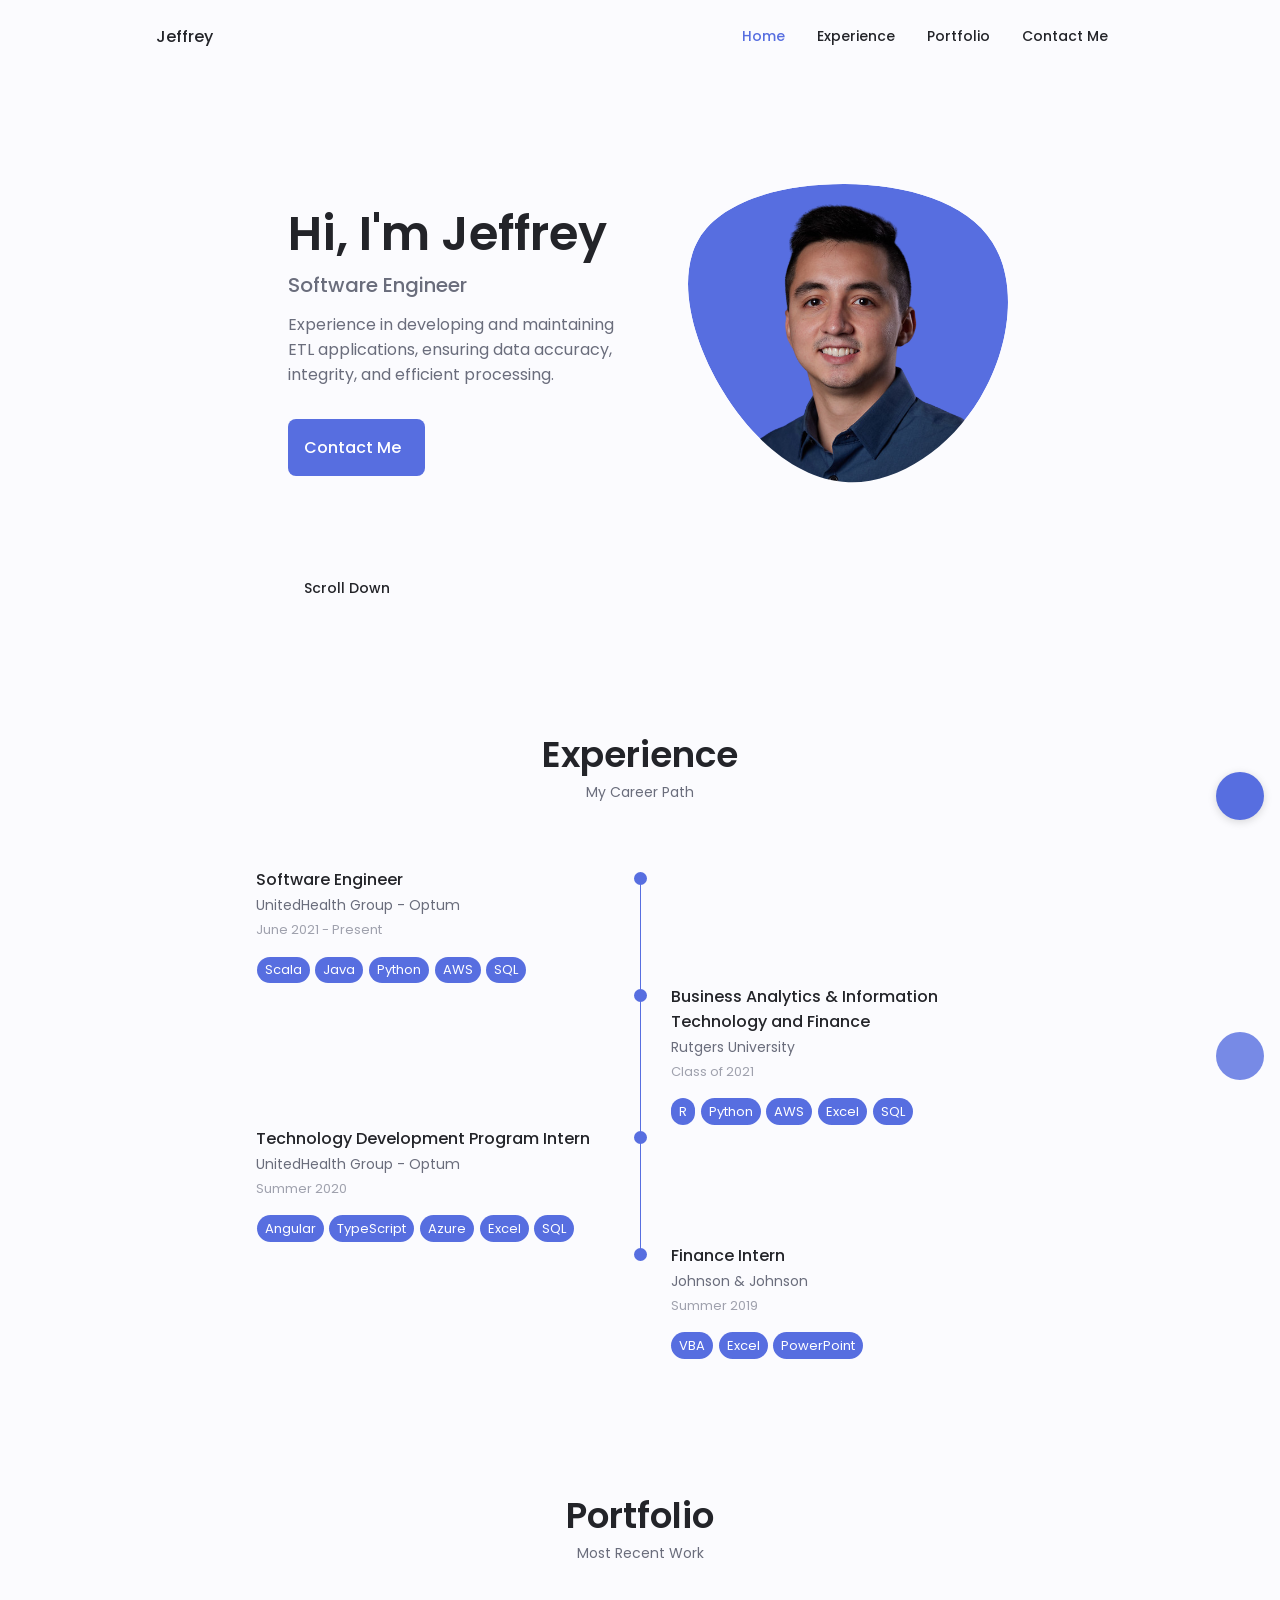
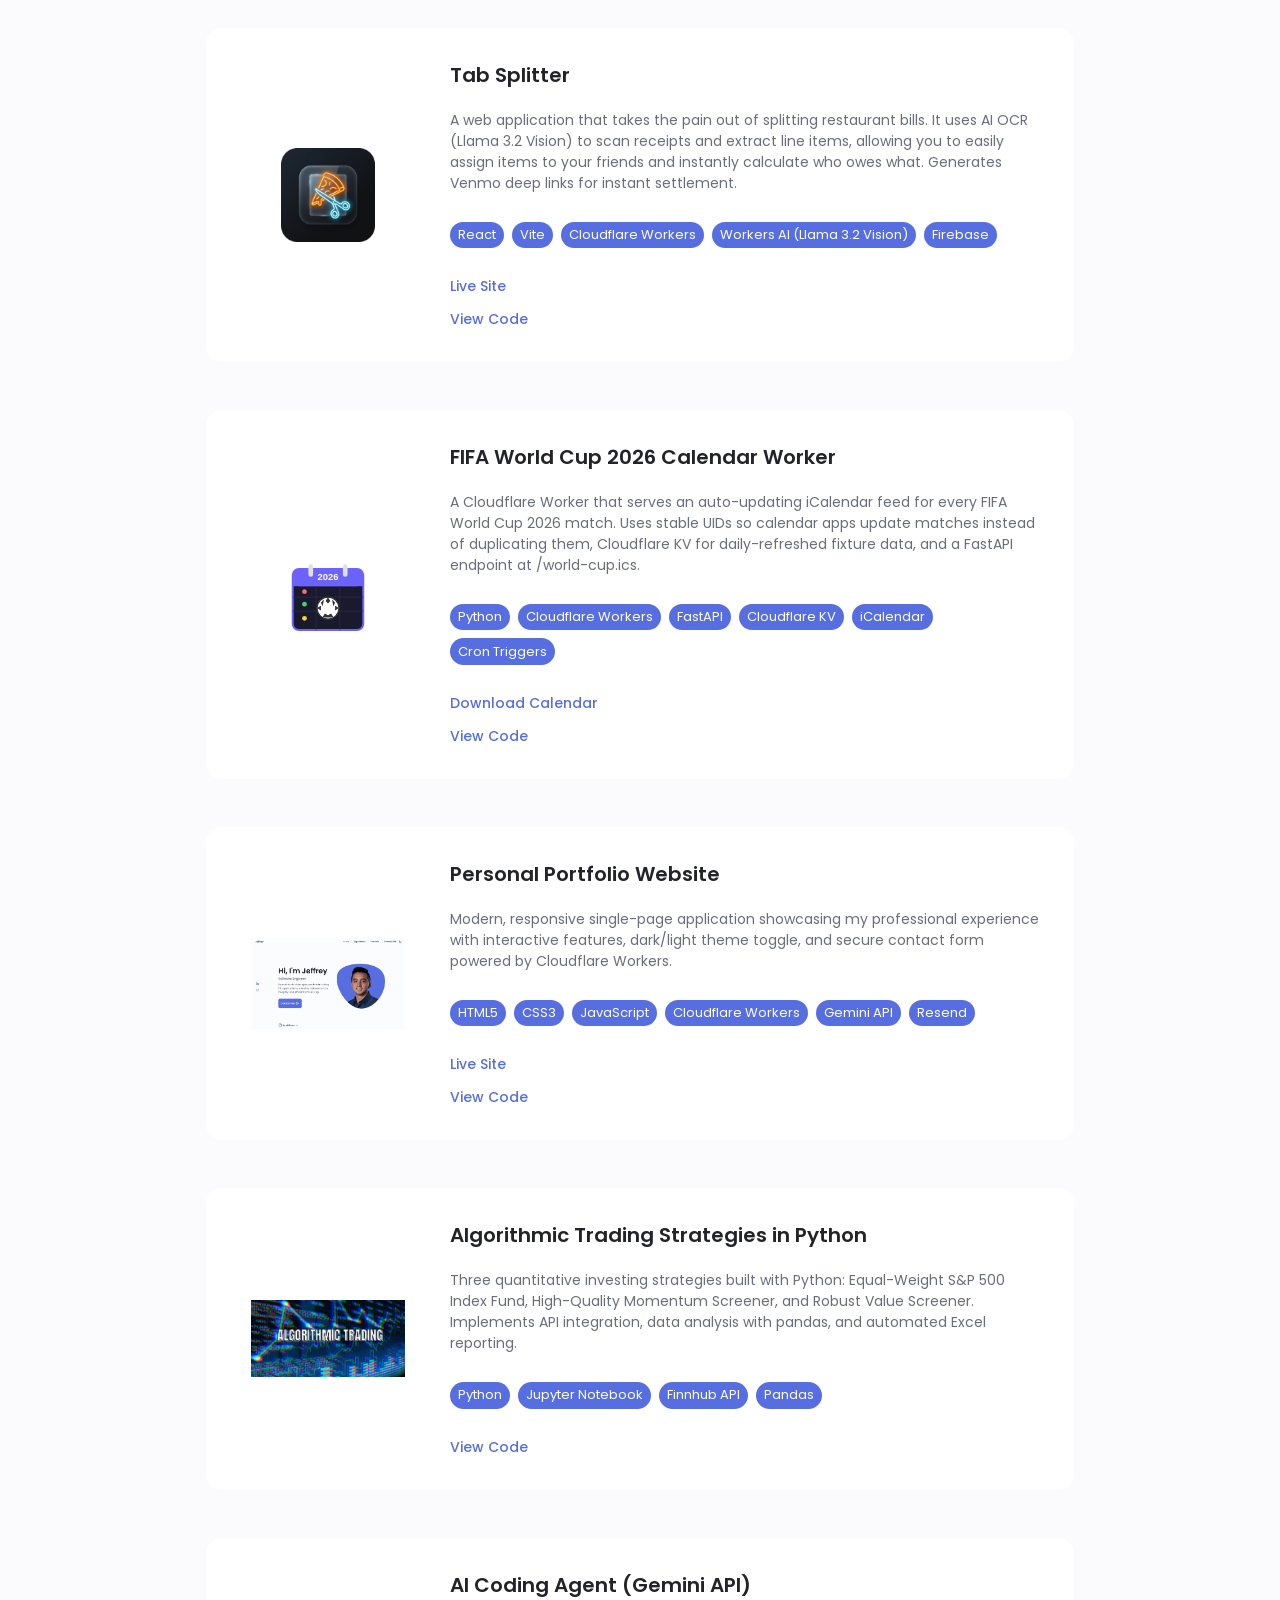
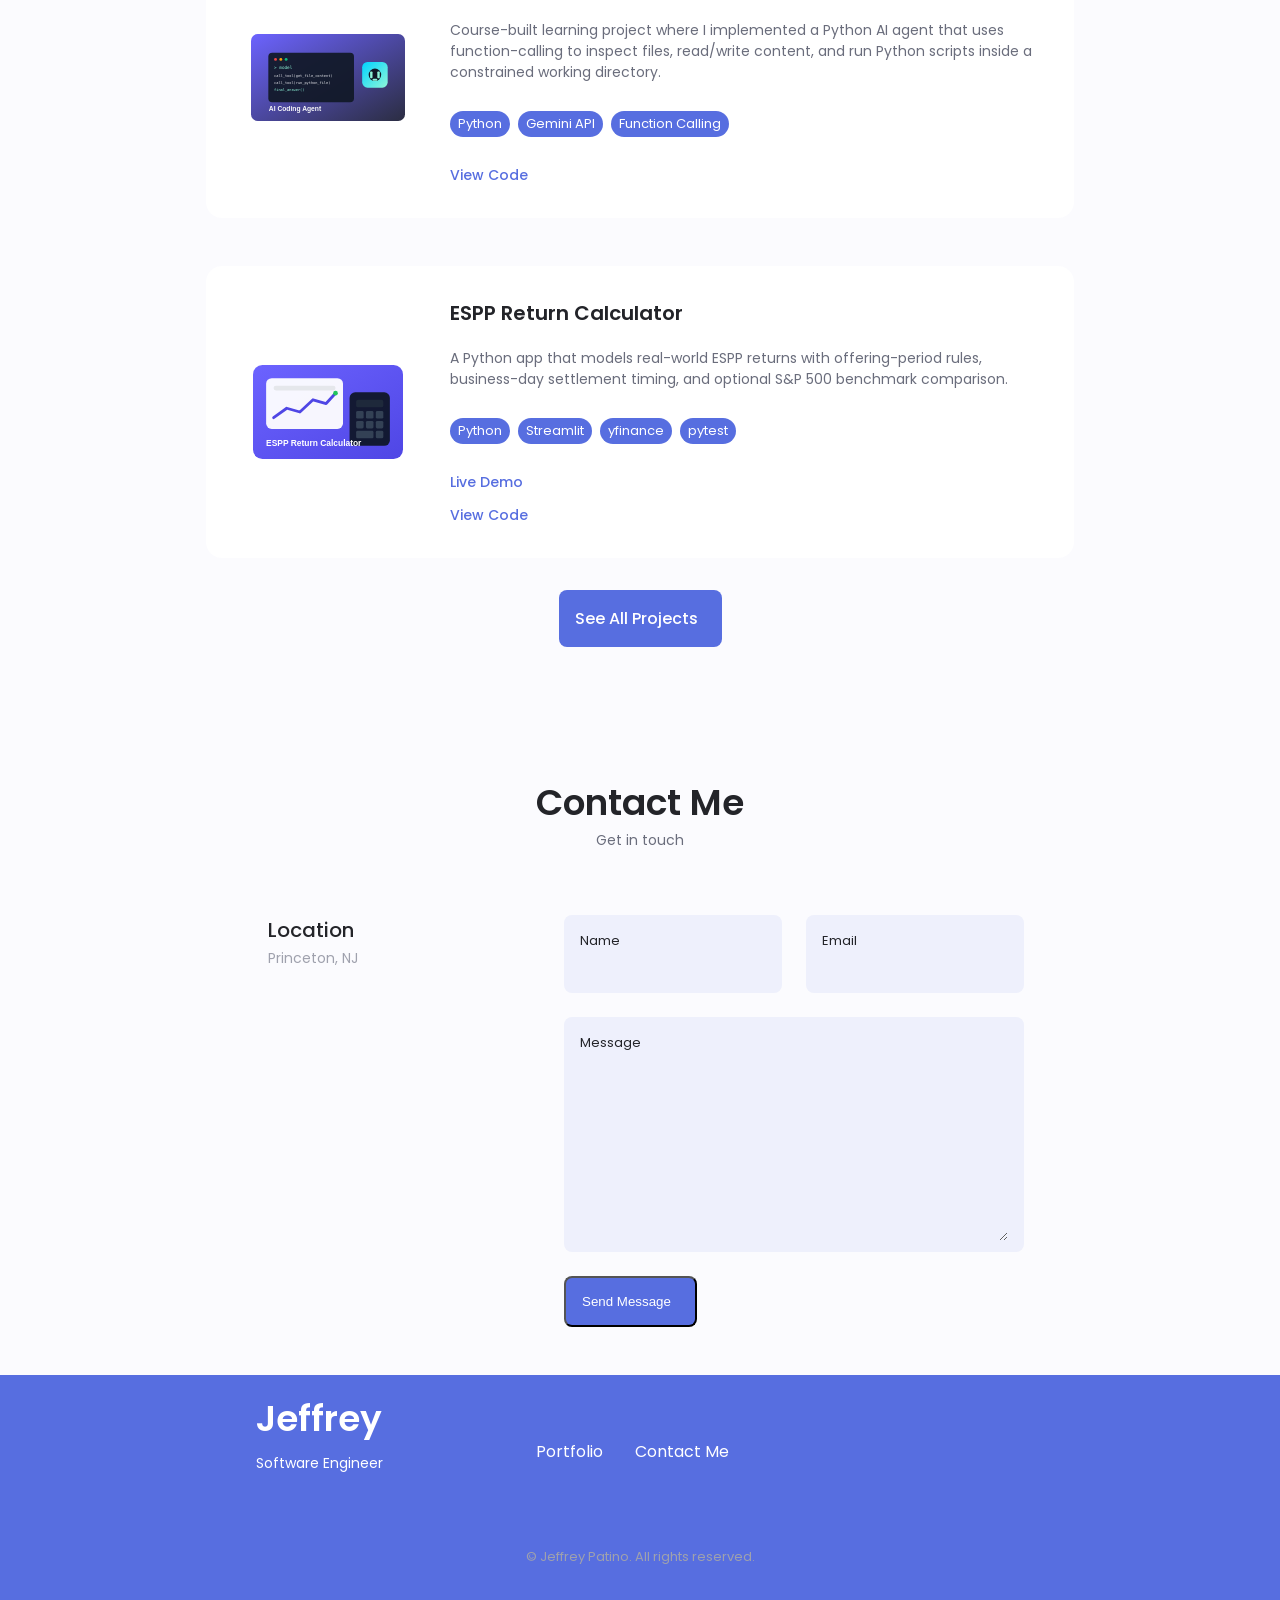
==== index.html @ 62cb8e8a "Clarify Tab Splitter single-device flow" ====
<!DOCTYPE html>
<html lang="en">
    <head>
        <meta charset="UTF-8">
        <meta name="viewport" content="width=device-width, initial-scale=1.0">

        <!--======================UNICONS=======================-->
        <link rel="stylesheet" href="https://unicons.iconscout.com/release/v3.0.6/css/line.css">
        <link rel="stylesheet" href="https://unicons.iconscout.com/release/v3.0.6/css/solid.css">
        
        <!--========================CSS=========================-->
        <link rel="stylesheet" href="assets/css/styles.css">

        <title>Jeffrey Patino - Software Engineer</title>
        <link rel="icon" href="assets/img/jp.png" type="image/png">
    </head>
    <body>
        <!--==================== HEADER ====================-->
        <header class="header" id="header">
            <nav class="nav container">
                <a href="#" class="nav__logo">Jeffrey</a>

                <div class="nav__menu" id="nav-menu">
                    <ul class="nav__list grid">
                        <li class="nav__item">
                            <a href="#home" class="nav__link active-link">
                                <i class="uil uil-estate nav__icon"></i> Home
                            </a>
                        </li>
                        <li class="nav__item">
                            <a href="#experience" class="nav__link">
                                <i class="uil uil-scenery nav__icon"></i> Experience
                            </a>
                        </li>
                        <li class="nav__item">
                            <a href="#portfolio" class="nav__link">
                                <i class="uil uil-scenery nav__icon"></i> Portfolio
                            </a>
                        </li>
                        <li class="nav__item">
                            <a href="#contact" class="nav__link">
                                <i class="uil uil-message nav__icon"></i> Contact Me
                            </a>
                        </li>
                    </ul>
                    <i class="uil uil-times nav__close" id="nav-close"></i>
                </div>

                <div class="nav__btns">
                    <!-- Theme Change Button -->
                    <i class="uil uil-moon change-theme" id="theme-button"></i>

                    <div class="nav__toggle" id="nav-toggle">
                        <i class="uil uil-apps"></i>
                    </div>
                </div>
            </nav>
        </header>

        <!--==================== MAIN ====================-->
        <main class="main">
            <!--==================== HOME ====================-->
            <section class="home section" id="home">
                <div class="home__container container grid">
                    <div class="home__content grid">
                        <div class="home__social">
                            <a href="https://www.linkedin.com/in/jeffreypatino/" target="_blank" class="home__social-icon">
                                <i class="uil uil-linkedin-alt"></i>
                            </a>

                            <a href="https://github.com/JeffreyPatino" target="_blank" class="home__social-icon">
                                <i class="uil uil-github-alt"></i>
                            </a>
                        </div>

                        <div class="home__img">
                            <svg class="home__blob" viewBox="0 0 200 187" xmlns="http://www.w3.org/2000/svg" xmlns:xlink="http://www.w3.org/1999/xlink">
                                <mask id="mask0" mask-type="alpha">
                                    <path d="M190.312 36.4879C206.582 62.1187 201.309 102.826 182.328 134.186C163.346 165.547 
                                    130.807 187.559 100.226 186.353C69.6454 185.297 41.0228 161.023 21.7403 129.362C2.45775 
                                    97.8511 -7.48481 59.1033 6.67581 34.5279C20.9871 10.1032 59.7028 -0.149132 97.9666 
                                    0.00163737C136.23 0.303176 174.193 10.857 190.312 36.4879Z"/>
                                </mask>
                                <g mask="url(#mask0)">
                                    <path d="M190.312 36.4879C206.582 62.1187 201.309 102.826 182.328 134.186C163.346 
                                    165.547 130.807 187.559 100.226 186.353C69.6454 185.297 41.0228 161.023 21.7403 
                                    129.362C2.45775 97.8511 -7.48481 59.1033 6.67581 34.5279C20.9871 10.1032 59.7028 
                                    -0.149132 97.9666 0.00163737C136.23 0.303176 174.193 10.857 190.312 36.4879Z"/>
                                    
                                    <image class="home__blob-img" x='18' xlink:href="assets/img/Profile Picture.png"/>
                                </g>
                            </svg>
                        </div>
                        <div class="home__data">
                            <h1 class="home__title">Hi, I'm Jeffrey</h1>
                            <h3 class="home__subtitle">Software Engineer</h3>
                            <p class="home__description">Experience in developing and maintaining ETL applications, ensuring data accuracy, integrity, and efficient processing.</p>
                            <a href="#contact" class="button button--flex">
                                Contact Me <i class="uil uil-message button__icon"></i>
                            </a>
                        </div>
                    </div>

                    <div class="home__scroll">
                        <a href="#experience" class="home__scroll-button button--flex">
                            <i class="uil uil-mouse-alt home__scroll-mouse"></i>
                            <span class="home__scroll-name">Scroll Down</span>
                            <i class="uil uil-arrow-down home__scroll-arrow"></i>
                        </a>
                    </div>
                </div>
            </section>

            <!--==================== EXPERIENCE ====================-->
            <section class="experience section" id="experience">
                <h2 class="section__title">Experience</h2>
                <span class="section__subtitle">My Career Path</span>
                <div class="experience__container container">
                    <div class="experience__sections">
                        <!--==================== EXPERIENCE CONTENT ====================-->
                        <div class="experience__content experience__active" data-content>
                            <!--==================== EXPERIENCE 1 ====================-->
                            <div class="experience__data">
                                <div>
                                    <h3 class="experience__title">Software Engineer</h3>
                                    <span class="experience__subtitle">UnitedHealth Group - Optum</span>
                                    <div class="experience__calendar">
                                        <i class="uil uil-calendar-alt"></i>
                                        June 2021 - Present
                                    </div>
                                    <div class="experience__tech-item">
                                        <span class="experience__tech-bubble">Scala</span>
                                        <span class="experience__tech-bubble">Java</span>
                                        <span class="experience__tech-bubble">Python</span>
                                        <span class="experience__tech-bubble">AWS</span>
                                        <span class="experience__tech-bubble">SQL</span>
                                    </div>
                                </div>
                                <div>
                                    <span class="experience__rounder"></span>
                                    <span class="experience__line"></span>
                                </div>
                            </div>

                            <!--==================== EXPERIENCE 2 ====================-->
                            <div class="experience__data">
                                <div></div>
                                <div>
                                    <span class="experience__rounder"></span>
                                    <span class="experience__line"></span>
                                </div>
                                <div>
                                    <h3 class="experience__title">Business Analytics & Information Technology and Finance</h3>
                                    <span class="experience__subtitle">Rutgers University</span>
                                    <div class="experience__calendar">
                                        <i class="uil uil-calendar-alt"></i>
                                        Class of 2021
                                    </div>
                                    <div class="experience__tech-item">
                                        <span class="experience__tech-bubble">R</span>
                                        <span class="experience__tech-bubble">Python</span>
                                        <span class="experience__tech-bubble">AWS</span>
                                        <span class="experience__tech-bubble">Excel</span>
                                        <span class="experience__tech-bubble">SQL</span>
                                    </div>
                                </div>
                            </div>

                            <!--==================== EXPERIENCE 3 ====================-->
                            <div class="experience__data">
                                <div>
                                    <h3 class="experience__title">Technology Development Program Intern</h3>
                                    <span class="experience__subtitle">UnitedHealth Group - Optum</span>
                                    <div class="experience__calendar">
                                        <i class="uil uil-calendar-alt"></i>
                                        Summer 2020
                                    </div>
                                    <div class="experience__tech-item">
                                        <span class="experience__tech-bubble">Angular</span>
                                        <span class="experience__tech-bubble">TypeScript</span>
                                        <span class="experience__tech-bubble">Azure</span>
                                        <span class="experience__tech-bubble">Excel</span>
                                        <span class="experience__tech-bubble">SQL</span>
                                    </div>
                                </div>
                                <div>
                                    <span class="experience__rounder"></span>
                                    <span class="experience__line"></span>
                                </div>
                            </div>

                            <!--==================== EXPERIENCE 4 ====================-->
                            <div class="experience__data">
                                <div></div>
                                <div>
                                    <span class="experience__rounder"></span>
                                </div>
                                <div>
                                    <h3 class="experience__title">Finance Intern</h3>
                                    <span class="experience__subtitle">Johnson & Johnson</span>
                                    <div class="experience__calendar">
                                        <i class="uil uil-calendar-alt"></i>
                                        Summer 2019
                                    </div>
                                    <div class="experience__tech-item">
                                        <span class="experience__tech-bubble">VBA</span>
                                        <span class="experience__tech-bubble">Excel</span>
                                        <span class="experience__tech-bubble">PowerPoint</span>
                                    </div>
                                </div>
                                
                            </div>
                        </div>
                    </div>
                </div>
            </section>

            <!--==================== PORTFOLIO ====================-->
            <section class="portfolio section" id="portfolio">
                <h2 class="section__title">Portfolio</h2>
                <span class="section__subtitle">Most Recent Work</span>

                <div class="portfolio__container container">
                    <!--==================== PORTFOLIO PROJECT: TAB SPLITTER ====================-->
                    <article class="portfolio__card">
                        <div class="portfolio__content">
                            <div class="portfolio__logo-container">
                                <img src="assets/img/tab-splitter.jpg" alt="Tab Splitter" class="portfolio__logo" style="border-radius: 20px;">
                            </div>
                            <div class="portfolio__info">
                                <h3 class="portfolio__title">Tab Splitter</h3>
                                <p class="portfolio__description">A web application that takes the pain out of splitting restaurant bills. It uses AI OCR (Llama 3.2 Vision) to scan receipts and extract line items, allowing you to easily assign items to your friends and instantly calculate who owes what. Generates Venmo deep links for instant settlement.</p>
                                <div class="portfolio__technologies">
                                    <span class="portfolio__tech">React</span>
                                    <span class="portfolio__tech">Vite</span>
                                    <span class="portfolio__tech">Cloudflare Workers</span>
                                    <span class="portfolio__tech">Workers AI (Llama 3.2 Vision)</span>
                                    <span class="portfolio__tech">Firebase</span>
                                </div>
                                <a href="https://tab-splitter-7b0d0.web.app" target="_blank" rel="noopener noreferrer" class="portfolio__demo">
                                    Live Site <i class="uil uil-external-link-alt"></i>
                                </a>
                                <a href="https://github.com/JeffreyPatino/tab-splitter" target="_blank" rel="noopener noreferrer" class="portfolio__demo">
                                    View Code <i class="uil uil-arrow-right"></i>
                                </a>
                            </div>
                        </div>
                    </article>

                    <!--==================== PORTFOLIO PROJECT: WORLD CUP ====================-->
                    <article class="portfolio__card">
                        <div class="portfolio__content">
                            <div class="portfolio__logo-container">
                                <img src="assets/img/world-cup-calendar.svg" alt="World Cup 2026 Calendar" class="portfolio__logo">
                            </div>
                            <div class="portfolio__info">
                                <h3 class="portfolio__title">FIFA World Cup 2026 Calendar Worker</h3>
                                <p class="portfolio__description">A Cloudflare Worker that serves an auto-updating iCalendar feed for every FIFA World Cup 2026 match. Uses stable UIDs so calendar apps update matches instead of duplicating them, Cloudflare KV for daily-refreshed fixture data, and a FastAPI endpoint at /world-cup.ics.</p>
                                <div class="portfolio__technologies">
                                    <span class="portfolio__tech">Python</span>
                                    <span class="portfolio__tech">Cloudflare Workers</span>
                                    <span class="portfolio__tech">FastAPI</span>
                                    <span class="portfolio__tech">Cloudflare KV</span>
                                    <span class="portfolio__tech">iCalendar</span>
                                    <span class="portfolio__tech">Cron Triggers</span>
                                </div>
                                <a href="https://world-cup-2026-calendar-worker.jeffreypatino.workers.dev/world-cup.ics" target="_blank" rel="noopener noreferrer" class="portfolio__demo">
                                    Download Calendar <i class="uil uil-download-alt"></i>
                                </a>
                                <a href="https://github.com/JeffreyPatino/world-cup-2026-calendar-worker" target="_blank" rel="noopener noreferrer" class="portfolio__demo">
                                    View Code <i class="uil uil-arrow-right"></i>
                                </a>
                            </div>
                        </div>
                    </article>

                    <!--==================== PORTFOLIO PROJECT 1 ====================-->
                    <article class="portfolio__card">
                        <div class="portfolio__content">
                            <div class="portfolio__logo-container">
                                <img src="assets/img/JeffreyPatino.github.io.png" alt="Personal Website" class="portfolio__logo">
                            </div>
                            <div class="portfolio__info">
                                <h3 class="portfolio__title">Personal Portfolio Website</h3>
                                <p class="portfolio__description">Modern, responsive single-page application showcasing my professional experience with interactive features, dark/light theme toggle, and secure contact form powered by Cloudflare Workers.</p>
                                <div class="portfolio__technologies">
                                    <span class="portfolio__tech">HTML5</span>
                                    <span class="portfolio__tech">CSS3</span>
                                    <span class="portfolio__tech">JavaScript</span>
                                    <span class="portfolio__tech">Cloudflare Workers</span>
                                    <span class="portfolio__tech">Gemini API</span>
                                    <span class="portfolio__tech">Resend</span>
                                </div>
                                <a href="https://jeffreypatino.github.io" target="_blank" class="portfolio__demo">
                                    Live Site <i class="uil uil-external-link-alt"></i>
                                </a>
                                <a href="https://github.com/JeffreyPatino/JeffreyPatino.github.io" target="_blank" rel="noopener noreferrer" class="portfolio__demo">
                                    View Code <i class="uil uil-arrow-right"></i>
                                </a>
                            </div>
                        </div>
                    </article>

                    <!--==================== PORTFOLIO PROJECT 2 ====================-->
                    <article class="portfolio__card">
                        <div class="portfolio__content">
                            <div class="portfolio__logo-container">
                                <img src="assets/img/Algorithmic Trading.png" alt="Investment Calculator" class="portfolio__logo">
                            </div>
                            <div class="portfolio__info">
                                <h3 class="portfolio__title">Algorithmic Trading Strategies in Python</h3>
                                <p class="portfolio__description">Three quantitative investing strategies built with Python: Equal-Weight S&P 500 Index Fund, High-Quality Momentum Screener, and Robust Value Screener. Implements API integration, data analysis with pandas, and automated Excel reporting.</p>
                                <div class="portfolio__technologies">
                                    <span class="portfolio__tech">Python</span>
                                    <span class="portfolio__tech">Jupyter Notebook</span>
                                    <span class="portfolio__tech">Finnhub API</span>
                                    <span class="portfolio__tech">Pandas</span>
                                </div>
                                <a href="https://github.com/JeffreyPatino/algorithmic-trading-python" class="portfolio__demo">
                                    View Code <i class="uil uil-arrow-right"></i>
                                </a>
                            </div>
                        </div>
                    </article>

                    <!--==================== PORTFOLIO PROJECT 3 ====================-->
                    <article class="portfolio__card">
                        <div class="portfolio__content">
                            <div class="portfolio__logo-container">
                                <img src="assets/img/ai-agent.svg" alt="AI Coding Agent" class="portfolio__logo">
                            </div>
                            <div class="portfolio__info">
                                <h3 class="portfolio__title">AI Coding Agent (Gemini API)</h3>
                                <p class="portfolio__description">Course-built learning project where I implemented a Python AI agent that uses function-calling to inspect files, read/write content, and run Python scripts inside a constrained working directory.</p>
                                <div class="portfolio__technologies">
                                    <span class="portfolio__tech">Python</span>
                                    <span class="portfolio__tech">Gemini API</span>
                                    <span class="portfolio__tech">Function Calling</span>
                                </div>
                                <a href="https://github.com/JeffreyPatino/ai-agent" class="portfolio__demo">
                                    View Code <i class="uil uil-arrow-right"></i>
                                </a>
                            </div>
                        </div>
                    </article>

                    <!--==================== PORTFOLIO PROJECT 4 ====================-->
                    <article class="portfolio__card">
                        <div class="portfolio__content">
                            <div class="portfolio__logo-container">
                                <img src="assets/img/espp-calculator.svg" alt="ESPP Return Calculator" class="portfolio__logo">
                            </div>
                            <div class="portfolio__info">
                                <h3 class="portfolio__title">ESPP Return Calculator</h3>
                                <p class="portfolio__description">A Python app that models real-world ESPP returns with offering-period rules, business-day settlement timing, and optional S&amp;P 500 benchmark comparison.</p>
                                <div class="portfolio__technologies">
                                    <span class="portfolio__tech">Python</span>
                                    <span class="portfolio__tech">Streamlit</span>
                                    <span class="portfolio__tech">yfinance</span>
                                    <span class="portfolio__tech">pytest</span>
                                </div>
                                <a href="https://espp-return-calculator.streamlit.app/" target="_blank" rel="noopener noreferrer" class="portfolio__demo">
                                    Live Demo <i class="uil uil-external-link-alt"></i>
                                </a>
                                <a href="https://github.com/JeffreyPatino/espp-return-calculator" target="_blank" rel="noopener noreferrer" class="portfolio__demo">
                                    View Code <i class="uil uil-arrow-right"></i>
                                </a>
                            </div>
                        </div>
                    </article>
                </div>
                <div class="container" style="display:flex; justify-content:center; margin-top:2rem;">
                    <a href="https://github.com/JeffreyPatino?tab=repositories" target="_blank" rel="noopener noreferrer" class="button button--flex">
                        See All Projects <i class="uil uil-external-link-alt button__icon"></i>
                    </a>
                </div>
            </section>

            <!--==================== CONTACT ME ====================-->
            <section class="contact section" id="contact">
                <h2 class="section__title">Contact Me</h2>
                <span class="section__subtitle">Get in touch</span>

                <div class="contact__container container grid">
                    <div>
                        <div class="contact__information">
                            <i class="uil uil-map-marker contact__icon"></i>

                            <div>
                                <h3 class="contact__title">Location</h3>
                                <span class="contact__subtitle">Princeton, NJ</span>
                            </div>
                        </div>
                    </div>

                    <form action="" class="contact__form grid" id="contact-form">
                        <div class="contact__inputs grid">
                            <div class="contact__content">
                                <label for="name" class="contact__label">Name</label>
                                <input type="text" name="name" id="name" class="contact__input" required>
                            </div>
                            <div class="contact__content">
                                <label for="email" class="contact__label">Email</label>
                                <input type="email" name="email" id="email" class="contact__input" required>
                            </div>
                        </div>
                        <div class="contact__content">
                            <label for="message" class="contact__label">Message</label>
                            <textarea name="message" id="message" cols="0" rows="7" class="contact__input" required></textarea>
                        </div>

                        <div>
                            <button type="submit" class="button button--flex">
                                Send Message
                                <i class="uil uil-message button__icon"></i>
                            </button>
                        </div>
                    </form>
                </div>
            </section>
        </main>

        <!--==================== FOOTER ====================-->
        <footer class="footer">
            <div class="footer__bg">
                <div class="footer__container container grid">
                    <div>
                        <h1 class="footer__title">Jeffrey</h1>
                        <span class="footer__subtitle">Software Engineer</span>
                    </div>

                    <ul class="footer__links">
                        <li>
                            <a href="#portfolio" class="footer__link">Portfolio</a>
                        </li>
                        <li>
                            <a href="#contact" class="footer__link">Contact Me</a>
                        </li>
                    </ul>

                    <div class="footer__socials">
                        <a href="https://www.linkedin.com/in/jeffreypatino/" target="_blank" class="footer__social">
                            <i class="uil uil-linkedin-alt"></i>
                        </a>

                        <a href="https://github.com/JeffreyPatino" target="_blank" class="footer__social">
                            <i class="uil uil-github-alt"></i>
                        </a>
                    </div>
                </div>

                <p class="footer__copy">&#169; Jeffrey Patino. All rights reserved.</p>
            </div>
        </footer>
        
        <!--==================== SCROLL TOP ====================-->
        <a href="#" class="scrollup" id="scroll-up">
            <i class="uil uil-arrow-up scrollup__icon"></i>
        </a>

        <!--==================== CHATBOT ====================-->
        <div class="chatbot-toggle" id="chatbot-toggle">
            <i class="uil uil-comment-alt-dots chatbot-toggle__icon"></i>
        </div>

        <div class="chatbot-container" id="chatbot-container">
            <div class="chatbot-header">
                <h3>Chat with Jeffrey</h3>
                <button class="chatbot-close" id="chatbot-close">
                    <i class="uil uil-times"></i>
                </button>
            </div>
            <div class="chatbot-messages" id="chatbot-messages">
                <div class="chatbot-message chatbot-message--bot">
                    <div class="chatbot-message__content">
                        Hi! I'm Jeffrey's AI assistant. Ask me anything about his experience, skills, or projects!
                    </div>
                </div>
            </div>
            <div class="chatbot-input-container">
                <label for="chatbot-input" class="sr-only">Chat message</label>
                <input type="text" class="chatbot-input" id="chatbot-input" placeholder="Type your message...">
                <button class="chatbot-send" id="chatbot-send">
                    <i class="uil uil-message"></i>
                </button>
            </div>
        </div>

        <!--==================== MAIN JS ====================-->
        <script src="assets/js/main.js"></script>
    </body>
</html>
---- assets/css/styles.css ----
/*==================== GOOGLE FONTS ====================*/
@import url("https://fonts.googleapis.com/css2?family=Poppins:wght@400;500;600&display=swap");

/*==================== VARIABLES CSS ====================*/
:root {
    --header-height: 3rem;

    /*========== Colors ==========*/
    /* Change favorite color */
    --hue-color: 230; /*Purple 250 - Green 142 - Blue 230 - Pink 340*/

    /* HSL color mode */
    --first-color: hsl(var(--hue-color), 69%, 61%);
    --first-color-second: hsl(var(--hue-color), 69%, 61%);
    --first-color-alt: hsl(var(--hue-color), 57%, 53%);
    --first-color-lighter: hsl(var(--hue-color), 92%, 85%);
    --title-color: hsl(var(--hue-color), 8%, 15%);
    --text-color: hsl(var(--hue-color), 8%, 45%);
    --text-color-light: hsl(var(--hue-color), 8%, 65%);
    --input-color: hsl(var(--hue-color), 70%, 96%);
    --body-color: hsl(var(--hue-color), 60%, 99%);
    --container-color: #fff;
    --scroll-bar-color: hsl(var(--hue-color), 12%, 90%);
    --scroll-thumb-color: hsl(var(--hue-color), 12%, 80%);

    /*========== Font and typography ==========*/
    --body-font: 'Poppins', sans-serif;

    /* .5rem = 8px, 1rem = 16px, 1.5rem = 24px ... */
    --big-font-size: 2rem;
    --h1-font-size: 1.5rem;
    --h2-font-size: 1.25rem;
    --h3-font-size: 1.125rem;
    --normal-font-size: .938rem;
    --small-font-size: .813rem;
    --smaller-font-size: .75rem;

    /*========== Font weight ==========*/
    --font-medium: 500;
    --font-semi-bold: 600;

    /*========== Bottom Margins ==========*/
    /* .25rem = 4px, .5rem = 8px, .75rem = 12px ... */
    --mb-0-25: .25rem;
    --mb-0-5: .5rem;
    --mb-0-75: .75rem;
    --mb-1: 1rem;
    --mb-1-5: 1.5rem;
    --mb-2: 2rem;
    --mb-2-5: 2.5rem;
    --mb-3: 3rem;

    /*========== z index ==========*/
    --z-tooltip: 10;
    --z-fixed: 100;
    --z-modal: 1000;
}

/* Font size for large devices */
@media screen and (min-width: 968px) {
    :root {
        --big-font-size: 3rem;
        --h1-font-size: 2.25rem;
        --h2-font-size: 1.5rem;
        --h3-font-size: 1.25rem;
        --normal-font-size: 1rem;
        --small-font-size: .875rem;
        --smaller-font-size: .813rem;
    }
}

/*========== Variables Dark theme ==========*/
body.dark-theme {
  /* HSL color mode */
  --first-color-second: hsl(var(--hue-color), 30%, 8%);
  --title-color: hsl(var(--hue-color), 8%, 95%);
  --text-color: hsl(var(--hue-color), 8%, 75%);
  --input-color: hsl(var(--hue-color), 29%, 16%);
  --body-color: hsl(var(--hue-color), 28%, 12%);
  --container-color: hsl(var(--hue-color), 29%, 16%);
  --scroll-bar-color: hsl(var(--hue-color), 12%, 48%);
  --scroll-thumb-color: hsl(var(--hue-color), 12%, 36%);
}

/*========== Button Dark/Light ==========*/
.nav__btns {
  display: flex;
  align-items: center;
}

.change-theme {
  font-size: 1.25rem;
  color: var(--title-color);
  margin-right: var(--mb-1);
  cursor: pointer;
}
.change-theme:hover {
  color: var(--first-color);
}

/*==================== BASE ====================*/
* {
  box-sizing: border-box;
  padding: 0;
  margin: 0;
}

html {
  scroll-behavior: smooth;
}

body {
  margin: 0 0 var(--header-height) 0;
  font-family: var(--body-font);
  font-size: var(--normal-font-size);
  background-color: var(--body-color);
  color: var(--text-color);
}

h1, h2, h3, h4 {
  color: var(--title-color);
  font-weight: var(--font-semi-bold);
}

ul {
  list-style: none;
}

a {
  text-decoration: none;
}

img {
  max-width: 100%;
  height: auto;
}

/*==================== REUSABLE CSS CLASSES ====================*/
.section {
  padding: 2rem 0 4rem;
}

.section__title {
  font-size: var(--h1-font-size);
  color: var(--title-color);
}

.section__subtitle {
  display: block;
  font-size: var(--small-font-size);
  margin-bottom: var(--mb-3);
}

.section__title, 
.section__subtitle {
  text-align: center;
}

/*==================== LAYOUT ====================*/
.container {
  max-width: 768px;
  margin-left: var(--mb-1-5);
  margin-right: var(--mb-1-5);
}

.grid {
  display: grid;
  gap: 1.5rem;
}

.header {
  width: 100%;
  position: fixed;
  bottom: 0;
  left: 0;
  z-index: var(--z-fixed);
  background-color: var(--body-color);
}

/*==================== NAV ====================*/
.nav {
  max-width: 968px;
  height: var(--header-height);
  display: flex;
  justify-content: space-between;
  align-items: center;
}

.nav__logo,
.nav__toggle {
  color: var(--title-color);
  font-weight: var(--font-medium);
}

.nav__logo:hover {
  color: var(--first-color);
}

.nav__toggle {
  font-size: 1.1rem;
  cursor: pointer;
}

.nav__toggle:hover {
  color: var(--first-color);
}

@media screen and (max-width: 767px) {
  .nav__menu {
    position: fixed;
    bottom: -100%;
    left: 0;
    width: 100%;
    background-color: var(--body-color);
    padding: 2rem 1.5rem 4rem;
    box-shadow: 0 -1px 4px rgba(0, 0, 0, .15);
    border-radius: 1.5rem 1.5rem 0 0;
    transition: .3s;
  }
}

.nav__list {
  grid-template-columns: repeat(3, 1fr);
  gap: 2rem;
}
.nav__link {
  display: flex;
  flex-direction: column;
  align-items: center;
  font-size: var(--small-font-size);
  color: var(--title-color);
  font-weight: var(--font-medium);
}

.nav__link:hover {
  color: var(--first-color);
}

.nav__icon {
  font-size: 1.2rem;
}

.nav__close {
  position: absolute;
  right: 1.3rem;
  bottom: .5rem;
  font-size: 1.5rem;
  cursor: pointer;
  color: var(--first-color);
}

.nav__close:hover {
  color: var(--first-color-alt);
}

/* show menu */
.show-menu {
  bottom: 0;
}

/* Active link */
.active-link {
  color: var(--first-color);
}

/* Change background header */
.scroll-header {
  box-shadow: 0 -1px 4px rgba(0, 0, 0, .15);
}

/*==================== HOME ====================*/
.home__container {
  gap: 1rem;
}

.home__content {
  grid-template-columns: .5fr 3fr;
  padding-top: 3.5rem;
  align-items: center;
}

.home__social {
  display: grid;
  grid-template-columns: max-content;
  row-gap: 1rem;
}

.home__social-icon {
  font-size: 1.25rem;
  color: var(--first-color);
}

.home__social-icon:hover {
  color: var(--first-color-alt);
}

.home__blob {
  width: 200px;
  fill: var(--first-color);
}

.home__blob-img {
  width: 170px;
}

.home__data {
  grid-column: 1/3;
}

.home__title {
  font-size: var(--big-font-size);
}

.home__subtitle {
  font-size: var(--h3-font-size);
  color: var(--text-color);
  font-weight: var(--font-medium);
  margin-bottom: var(--mb-0-75);
}

.home__description {
  margin-bottom: var(--mb-2);
}

.home__scroll-button {
  color: var(--first-color);
  transition: .3s;
}

.home__scroll-button:hover {
  transform: translateY(.25rem);
}

.home__scroll-mouse {
  font-size: 2rem;
}

.home__scroll-name {
  font-size: var(--small-font-size);
  color: var(--title-color);
  font-weight: var(--font-medium);
  margin-right: var(--mb-0-25);
}

.home__scroll-arrow {
  font-size: 1.25rem;
}

/*==================== BUTTONS ====================*/
.button {
  display: inline-block;
  background-color: var(--first-color);
  color: #FFF;
  padding: 1rem;
  border-radius: .5rem;
  font-weight: var(--font-medium);
}

.button:hover {
  background-color: var(--first-color-alt);
}

.button__icon {
  font-size: 1.25rem;
  margin-left: var(--mb-0-5);
  transition: .3s;
}

.button--white {
  background-color: #FFF;
  color: var(--first-color);
}

.button--white:hover {
  background-color: #FFF;
}

.button--flex {
  display: inline-flex;
  align-items: center;
}

.button--small {
  padding: .75rem 1rem;
}

.button--link {
  padding: 0;
  background-color: transparent;
  color: var(--first-color);
}

.button--link:hover {
  background-color: transparent;
  color: var(--first-color-alt);
}

/*==================== EXPERIENCE ====================*/
.experience__tabs {
  display: flex;
  justify-content: space-evenly;
  margin-bottom: var(--mb-2);
}

.experience__button {
  font-size: var(--h3-font-size);
  font-weight: var(--font-medium);
  cursor: pointer;
}

.experience__button:hover {
  color: var(--first-color);
}

.experience__icon {
  font-size: 1.8rem;
  margin-right: var(--mb-0-25);
}

.experience__data {
  display: grid;
  grid-template-columns: 1fr max-content 1fr;
  column-gap: 1.5rem;
}

.experience__title {
  font-size: var(--normal-font-size);
  font-weight: var(--font-medium);
}

.experience__subtitle {
  display: inline-block;
  font-size: var(--small-font-size);
  margin-bottom: var(--mb-0-25);
}

.experience__calendar {
  font-size: var(--smaller-font-size);
  color: var(--text-color-light);
  margin-bottom: var(--mb-1);
}

.experience__tech-bubble {
  display: inline-block;
  padding: 0.2rem 0.5rem;
  background-color: var(--first-color);
  color: #fff;
  font-size: var(--smaller-font-size);
  border-radius: 20px;
  text-align: center;
  margin: 0.05rem;
}

.experience__rounder {
  display: inline-block;
  width: 13px;
  height: 13px;
  background-color: var(--first-color);
  border-radius: 50%;
}

.experience__line {
  display: block;
  width: 1px;
  height: 100%;
  background-color: var(--first-color);
  transform: translate(6px, -10px);
}

.experience [data-content] {
  display: none;
}

.experience__active[data-content] {
  display: block;
}

.experience__button.experience__active {
  color: var(--first-color);
}

/*==================== PORTFOLIO ====================*/
.portfolio__container {
  display: flex;
  flex-direction: column;
  gap: 1.5rem;
  padding: 0 1rem;
  max-width: 900px;
  margin: 0 auto;
}

.portfolio__card {
  background-color: var(--container-color);
  border-radius: 1rem;
  padding: 2rem;
  transition: .3s;
}

.portfolio__card:hover {
  box-shadow: 0 4px 8px rgba(0, 0, 0, 0.1);
}

.portfolio__content {
  display: grid;
  grid-template-columns: minmax(120px, 180px) 1fr;
  gap: 2rem;
  align-items: center;
}

.portfolio__logo-container {
  width: 100%;
  max-width: 180px;
  height: 120px;
  padding: 0.75rem;
  border-radius: 0.75rem;
  background: rgba(255, 255, 255, 0.02);
  border: 1px solid rgba(255, 255, 255, 0.05);
  display: flex;
  align-items: center;
  justify-content: center;
  justify-self: flex-start;
}

.portfolio__logo {
  width: 100%;
  height: 100%;
  object-fit: contain;
}

.portfolio__info {
  display: flex;
  flex-direction: column;
  gap: 0.75rem;
}

.portfolio__title {
    font-size: var(--h3-font-size);
    color: var(--title-color);
    margin-bottom: .5rem;
}

.portfolio__description {
    font-size: var(--small-font-size);
    color: var(--text-color);
    margin-bottom: 1rem;
}

.portfolio__technologies {
    display: flex;
    gap: .5rem;
    flex-wrap: wrap;
    margin-bottom: 1rem;
}

.portfolio__tech {
    display: inline-block;
    padding: 0.2rem 0.5rem;
    background-color: var(--first-color);
    color: #fff;
    font-size: var(--smaller-font-size);
    border-radius: 20px;
}

.portfolio__demo {
    display: inline-flex;
    align-items: center;
    gap: .5rem;
    color: var(--first-color);
    font-weight: var(--font-medium);
    font-size: var(--small-font-size);
    transition: .3s;
}

.portfolio__demo:hover {
    color: var(--first-color-alt);
    gap: .75rem;

}

/*==================== CONTACT ME ====================*/
.contact__container {
  row-gap: 3rem;
}

.contact__information {
  display: flex;
  margin-bottom: var(--mb-2);
}

.contact__icon {
  font-size: 2rem;
  color: var(--first-color);
  margin-right: var(--mb-0-75);
}

.contact__title {
  font-size: var(--h3-font-size);
  font-weight: var(--font-medium);
}

.contact__subtitle {
  font-size: var(--small-font-size);
  color: var(--text-color-light);
}

.contact__content {
  background-color: var(--input-color);
  border-radius: .5rem;
  padding: .75rem 1rem .25rem;
}

.contact__label {
  font-size: var(--smaller-font-size);
  color: var(--title-color);
}

.contact__input {
  width: 100%;
  background-color: var(--input-color);
  color: var(--text-color);
  font-family: var(--body-font);
  font-size: var(--normal-font-size);
  border: none;
  outline: none;
  padding: .25rem .5rem .5rem 0;
}

/*==================== FOOTER ====================*/
.footer {
  padding-top: 1rem;
}

.footer__container {
  row-gap: 2.5rem;
}

.footer__bg {
  background-color: var(--first-color-second);
  padding: 1rem 0 3rem;
}

.footer__title {
  font-size: var(--h1-font-size);
  margin-bottom: var(--mb-0-25);
}

.footer__subtitle {
  font-size: var(--small-font-size);
}

.footer__links {
  display: flex;
  flex-direction: column;
  row-gap: 1.5rem;
}

.footer__link:hover {
  color: var(--first-color-lighter);
}

.footer__social {
  font-size: 1.25rem;
}

.footer__social:hover {
  color: var(--first-color-lighter);
}

.footer__copy {
  font-size: var(--smaller-font-size);
  text-align: center;
  color: var(--text-color-light);
  margin-top: var(--mb-3);
}

.footer__title,
.footer__subtitle,
.footer__link,
.footer__social {
  color: #FFF;
}

/*========== SCROLL UP ==========*/
.scrollup {
  position: fixed;
  right: 1rem;
  bottom: -20%;
  background-color: var(--first-color);
  opacity: .8;
  width: 3rem;
  height: 3rem;
  border-radius: 50%;
  display: flex;
  align-items: center;
  justify-content: center;
  z-index: var(--z-tooltip);
  transition: .4s;
}

.scrollup:hover {
  background-color: var(--first-color-alt);
}

.scrollup__icon {
  font-size: 1.5rem;
  color: #FFF;
}

/* Show scroll */
.show-scroll {
  bottom: 1rem;
}

/*========== CHATBOT ==========*/
.chatbot-toggle {
  position: fixed;
  right: 1rem;
  bottom: 5rem;
  background-color: var(--first-color);
  width: 3rem;
  height: 3rem;
  border-radius: 50%;
  display: flex;
  align-items: center;
  justify-content: center;
  cursor: pointer;
  z-index: var(--z-tooltip);
  transition: .3s;
  box-shadow: 0 2px 8px rgba(0, 0, 0, 0.15);
}

.chatbot-toggle:hover {
  background-color: var(--first-color-alt);
  transform: scale(1.1);
}

.chatbot-toggle__icon {
  font-size: 1.5rem;
  color: #FFF;
}

.chatbot-container {
  position: fixed;
  right: 1rem;
  bottom: 9rem;
  width: 350px;
  height: 450px;
  background-color: var(--container-color);
  border-radius: 1rem;
  box-shadow: 0 4px 20px rgba(0, 0, 0, 0.15);
  z-index: var(--z-modal);
  display: none;
  flex-direction: column;
  overflow: hidden;
}

.chatbot-container.show {
  display: flex;
}

.chatbot-header {
  background-color: var(--first-color);
  color: #FFF;
  padding: 1rem;
  display: flex;
  justify-content: space-between;
  align-items: center;
}

.chatbot-header h3 {
  margin: 0;
  font-size: var(--normal-font-size);
  color: #FFF;
}

.chatbot-close {
  background: none;
  border: none;
  color: #FFF;
  font-size: 1.2rem;
  cursor: pointer;
  padding: 0;
  display: flex;
  align-items: center;
  justify-content: center;
}

.chatbot-close:hover {
  opacity: 0.8;
}

.chatbot-messages {
  flex: 1;
  padding: 1rem;
  overflow-y: auto;
  display: flex;
  flex-direction: column;
  gap: 0.5rem;
}

.chatbot-message {
  display: flex;
  margin-bottom: 0.5rem;
}

.chatbot-message--bot {
  justify-content: flex-start;
}

.chatbot-message--user {
  justify-content: flex-end;
}

.chatbot-message__content {
  max-width: 80%;
  padding: 0.75rem;
  border-radius: 1rem;
  font-size: var(--small-font-size);
  line-height: 1.4;
}

.chatbot-message--bot .chatbot-message__content {
  background-color: var(--input-color);
  color: var(--text-color);
}

.chatbot-message--user .chatbot-message__content {
  background-color: var(--first-color);
  color: #FFF;
}

.chatbot-input-container {
  padding: 1rem;
  border-top: 1px solid var(--input-color);
  display: flex;
  gap: 0.5rem;
}

.chatbot-input {
  flex: 1;
  padding: 0.75rem;
  border: 1px solid var(--input-color);
  border-radius: 0.5rem;
  background-color: var(--input-color);
  color: var(--text-color);
  font-family: var(--body-font);
  font-size: var(--small-font-size);
  outline: none;
}

.chatbot-input:focus {
  border-color: var(--first-color);
}

.chatbot-send {
  background-color: var(--first-color);
  color: #FFF;
  border: none;
  padding: 0.75rem;
  border-radius: 0.5rem;
  cursor: pointer;
  display: flex;
  align-items: center;
  justify-content: center;
  transition: .3s;
}

.chatbot-send:hover {
  background-color: var(--first-color-alt);
}

.chatbot-send i {
  font-size: 1rem;
}

.chatbot-loading {
  display: flex;
  align-items: center;
  gap: 0.5rem;
  color: var(--text-color-light);
  font-style: italic;
}

.chatbot-loading::after {
  content: '...';
  animation: dots 1.5s infinite;
}

@keyframes dots {
  0%, 20% { content: '.'; }
  40% { content: '..'; }
  60%, 100% { content: '...'; }
}

/*========== SCROLL BAR ==========*/
::-webkit-scrollbar {
  width: .60rem;
  background-color: var(--scroll-bar-color);
  border-radius: .5rem;
}

::-webkit-scrollbar-thumb {
  background-color: var(--scroll-thumb-color);
  border-radius: .5rem;
}

::-webkit-scrollbar-thumb:hover {
  background-color: var(--text-color-light);
}

/*==================== MEDIA QUERIES ====================*/
/* For small devices */
@media screen and (max-width: 350px) {
  .container {
    margin-left: var(--mb-1);
    margin-right: var(--mb-1);
  }

  .nav__menu {
    padding: 2rem .25rem 4rem;
  }
  .nav__list {
    column-gap: 0;
  }

  .home__content {
    grid-template-columns: .25fr 3fr;
  }
  .home__blob {
    width: 180px;
  }

  .experience__data {
    gap: .5rem;
  }

  .chatbot-container {
    width: calc(100vw - 2rem);
    right: 1rem;
    left: 1rem;
    bottom: 5rem;
  }
}

@media screen and (max-width: 520px) {
  .portfolio__content {
    grid-template-columns: 1fr;
    align-items: flex-start;
  }

  .portfolio__logo-container {
    justify-self: center;
  }
}

/* For medium sized devices */
@media screen and (min-width: 568px) {
  .home__content {
    grid-template-columns: max-content 1fr 1fr;
  }
  .home__data {
    grid-column: initial;
  }
  .home__img {
    order: 1;
    justify-self: center;
  }

  .portfolio__container,
  .contact__container {
    grid-template-columns: repeat(2, 1fr);
  }

  .experience__sections {   
    grid-template-columns: .6fr;
    justify-content: center;
  }
}

/* Mobile navigation adjustments */
@media screen and (max-width: 767px) {
  .show-scroll {
    bottom: 4rem;
  }
  
  .chatbot-toggle {
    bottom: 8rem;
  }
  
  .chatbot-container {
    bottom: 12rem;
  }
}

@media screen and (min-width: 768px) {
  .container {
    margin-left: auto;
    margin-right: auto;
  }

  .body {
    margin: 0;
  }

  .section {
    padding: 6rem 0 2rem;
  }
  .section__subtitle {
    margin-bottom: 4rem;
  }

  .header {
    top: 0;
    bottom: initial;
  }

  .header,
  .main,
  .footer__container {
    padding: 0 1rem;
  }

  .nav {
    height: calc(var(--header-height) + 1.5rem);
    column-gap: 1rem;
  }
  .nav__icon,
  .nav__close,
  .nav__toggle {
    display: none;
  }
  .nav__list {
    display: flex;
    column-gap: 2rem;
  }
  .nav__menu {
    margin-left: auto;
  }
  .change-theme {
    margin: 0;
  }

  .home__container {
    row-gap: 5rem;
  }
  .home__content {
    padding-top: 5.5rem;
    column-gap: 2rem;
  }
  .home__blob {
    width: 270px;
  }
  .home__scroll {
    display: block;
  }
  .home__scroll-button {
    margin-left: 3rem;
  }

  .experience__tabs {
    justify-content: center;
  }
  .experience__button {
    margin: 0 var(--mb-1);
  }
  .experience__sections {
    grid-template-columns: .5fr;
  }

  .footer__container {
    grid-template-columns: repeat(3, 1fr);
  }
  .footer__bg {
    padding: 1rem 0 3.5rem;
  }
  .footer__links {
    padding-top: 3rem;
    padding-left: 1rem;
    flex-direction: row;
    column-gap: 2rem;
  }
  .footer__socials {
    padding-top: 3rem;
    justify-self: flex-end;
  }
  .footer__copy {
    margin-top: 4.5rem;
  }
}

/* For large devices */
@media screen and (min-width: 1024px) {
  body {
    margin: 0;
  }
  
  .header,
  .main,
  .footer__container {
    padding: 0;
  }

  .home__blob {
    width: 320px;
  }
  .home__social {
    transform: translateX(-6rem);
  }

  .portfolio__container {
    gap: 3rem;
  }

  .contact__form {
    width: 460px;
  }
  .contact__inputs {
    grid-template-columns: repeat(2, 1fr);
  }
}
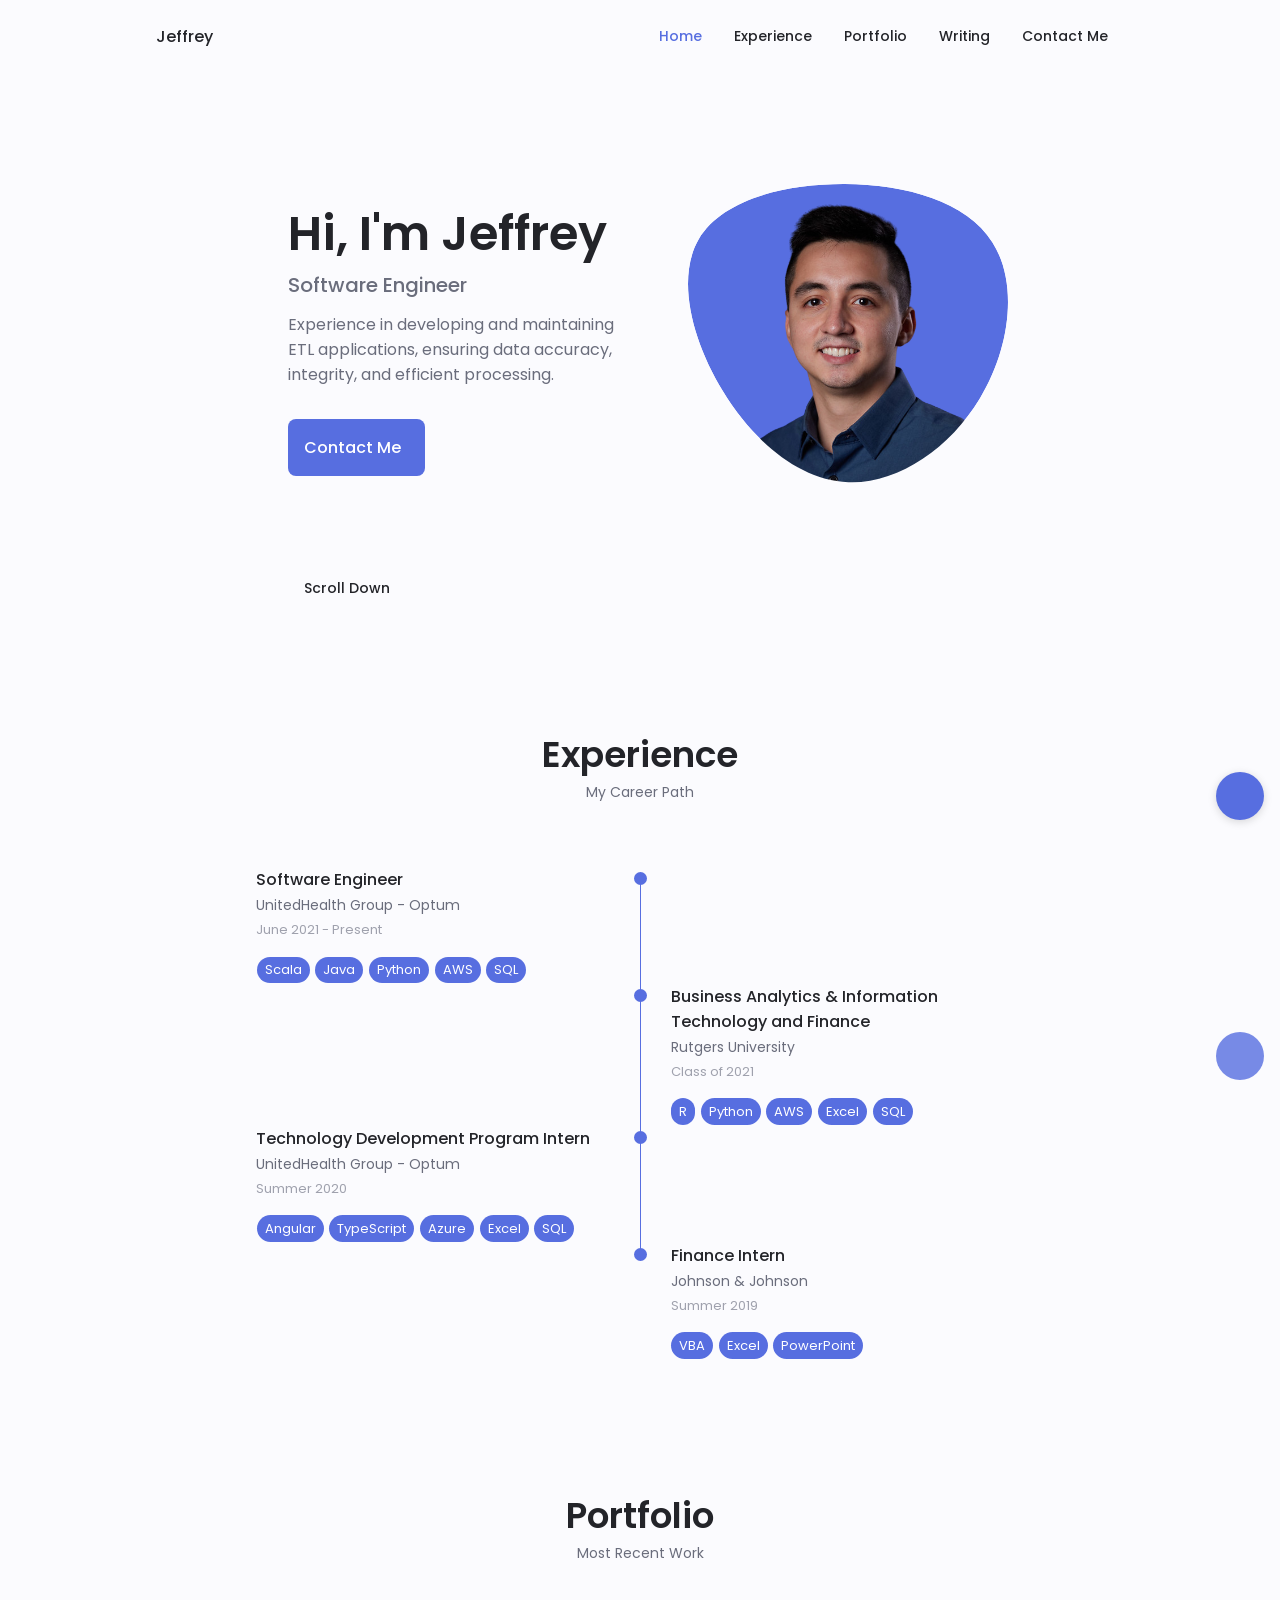
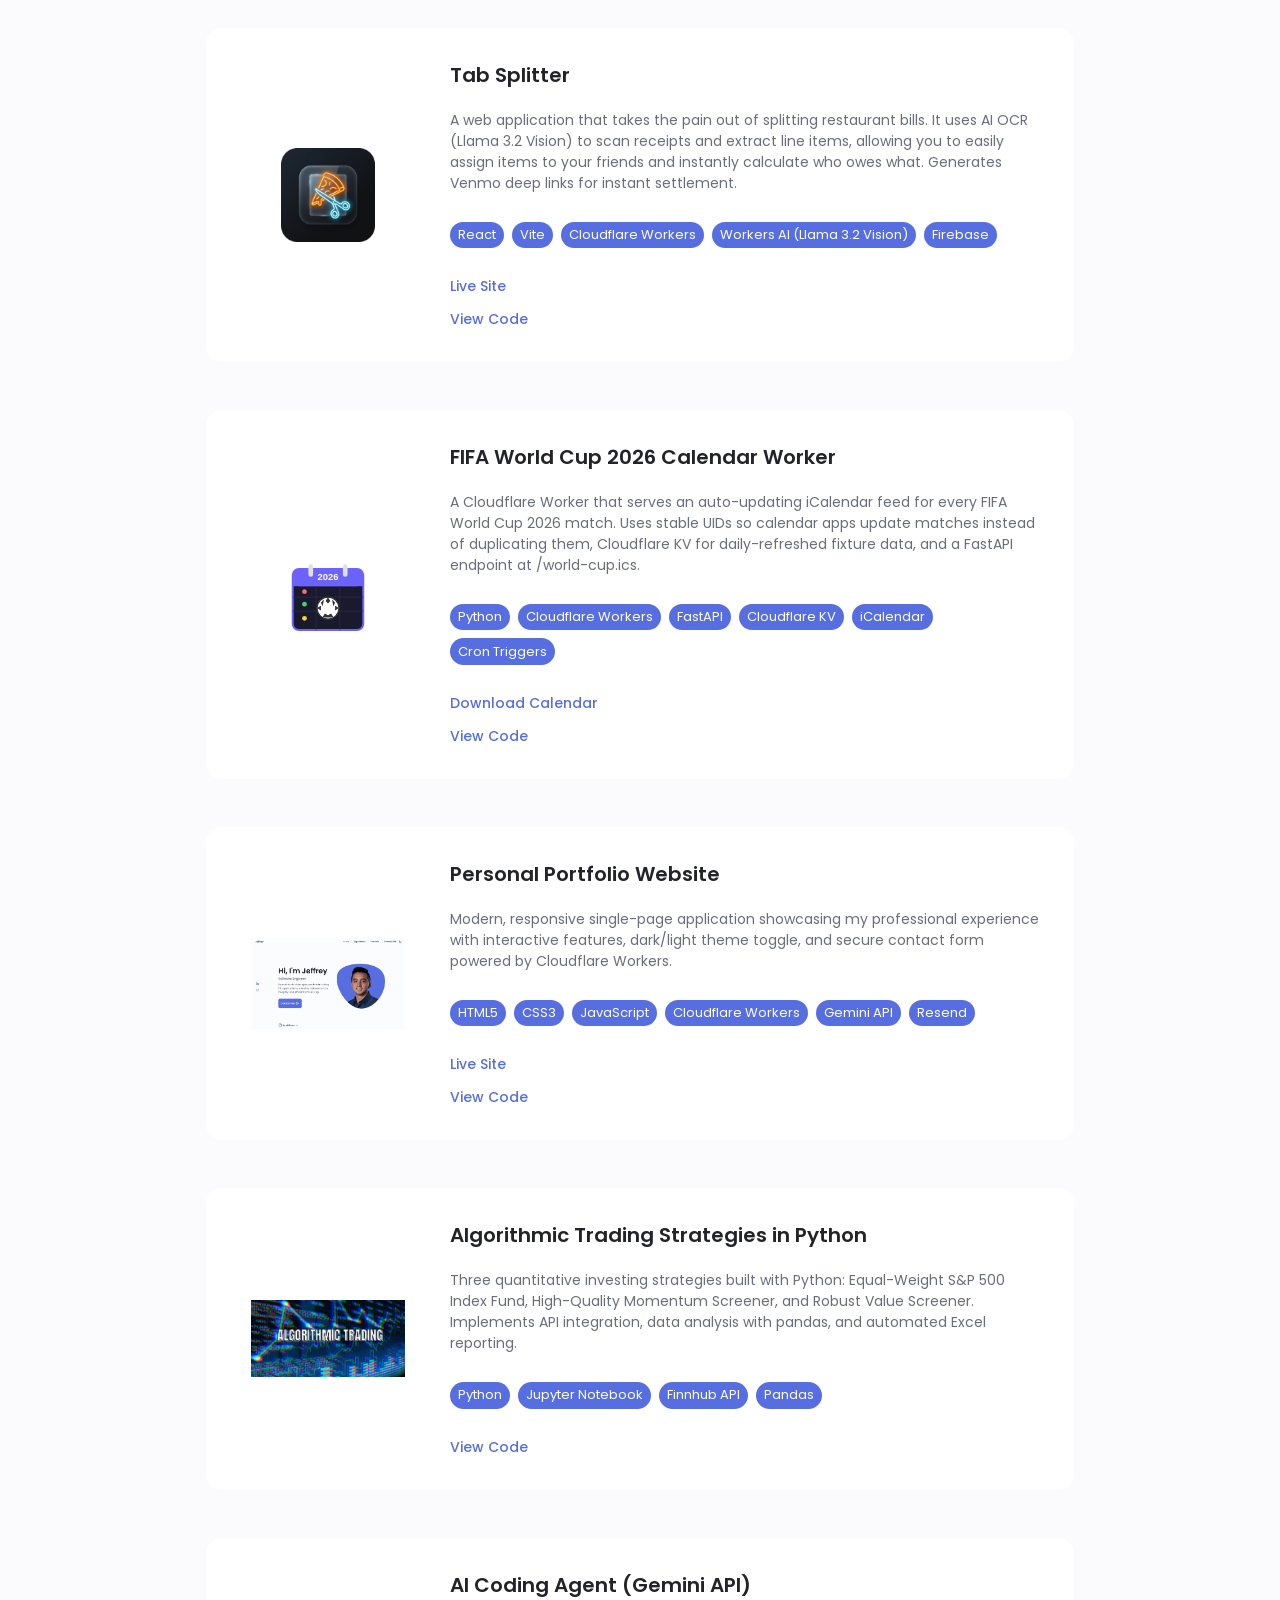
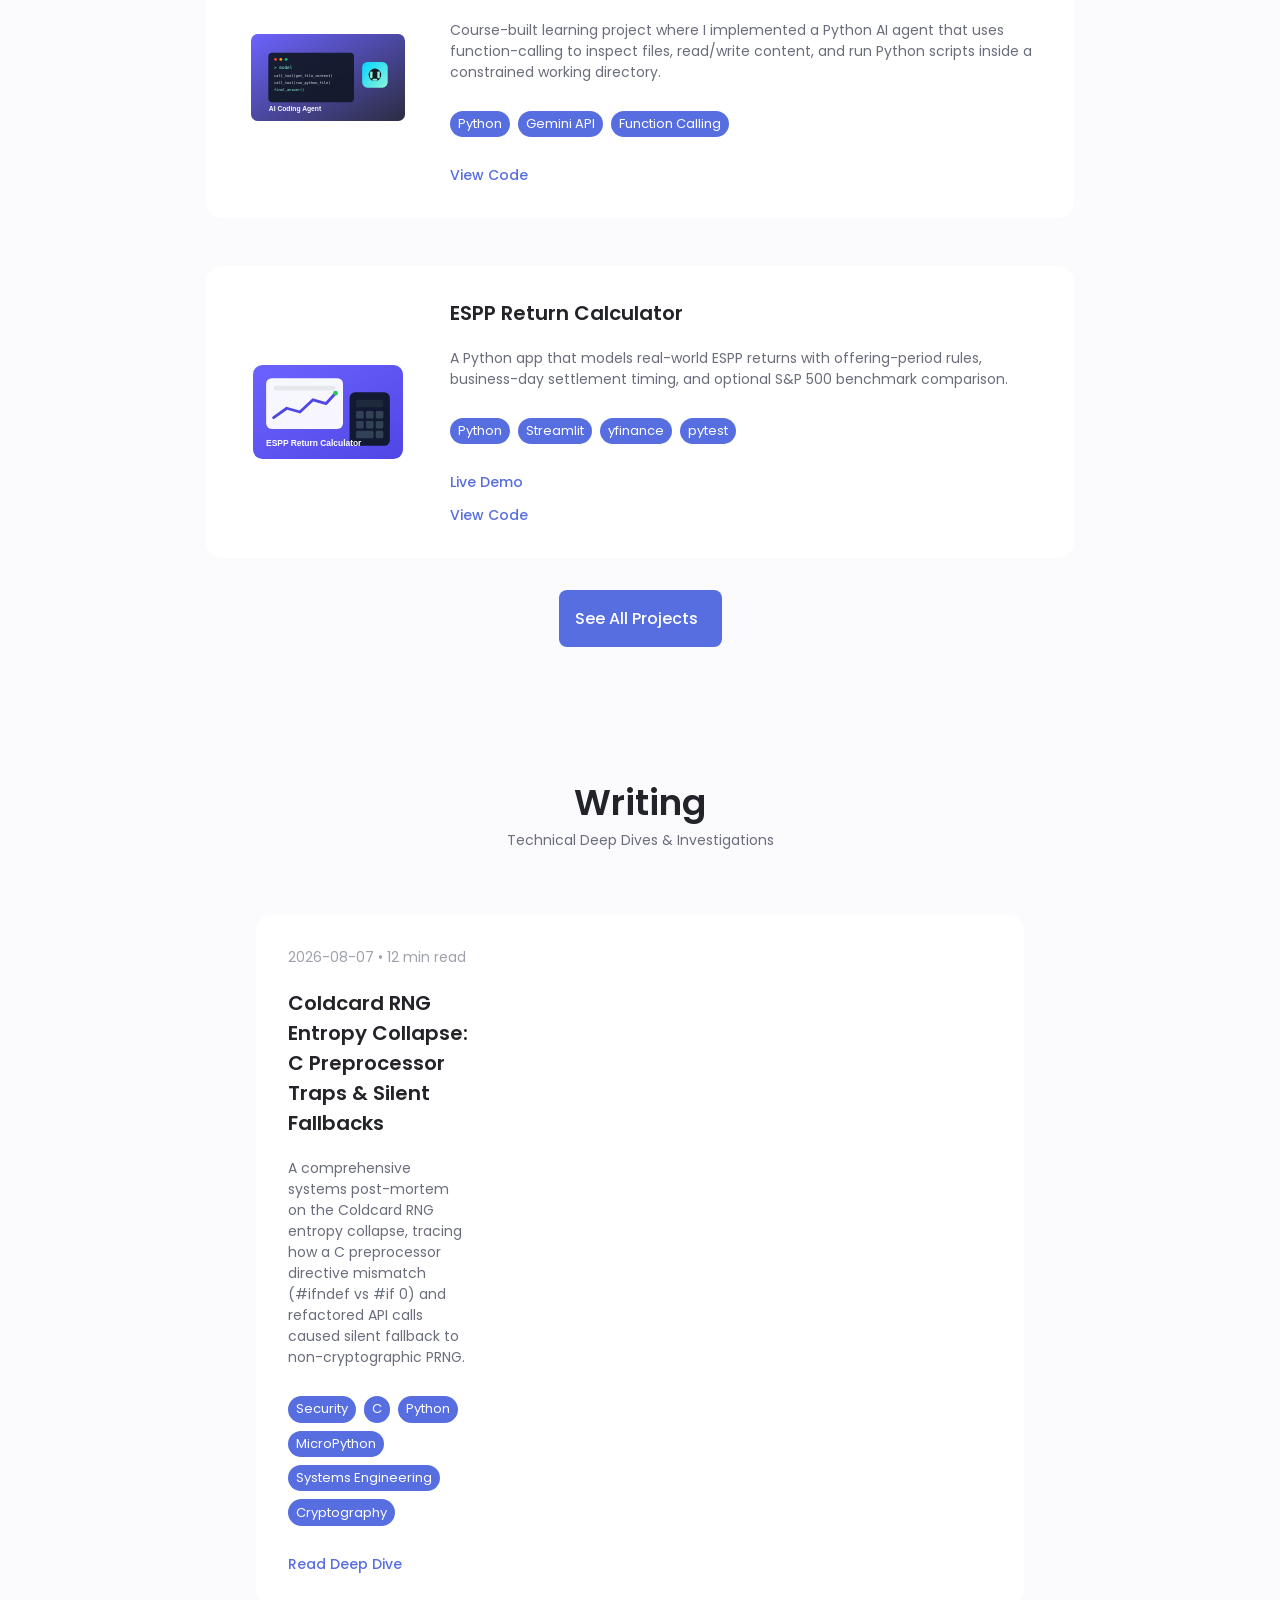
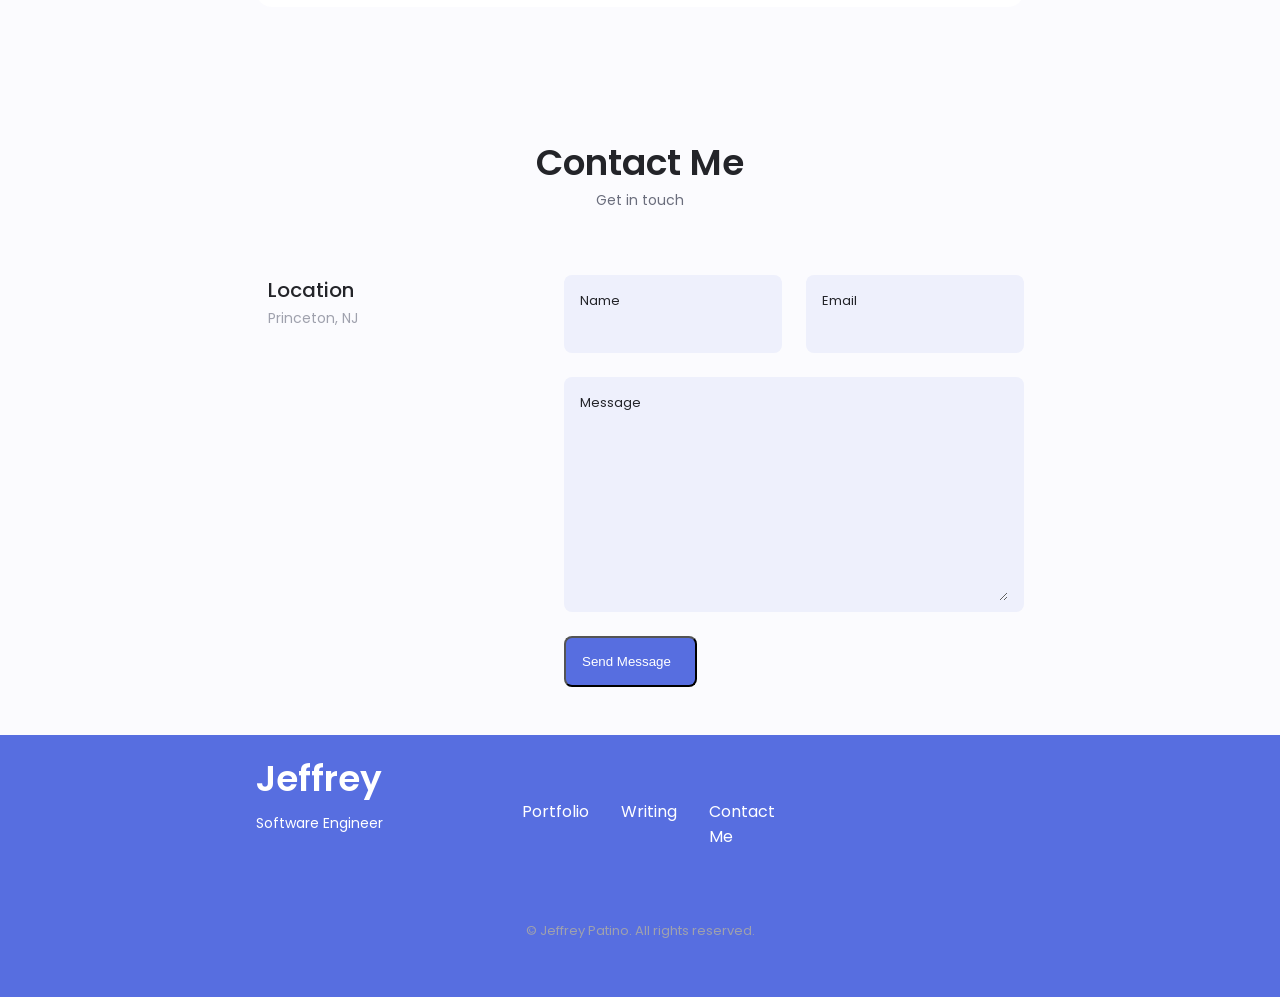
==== commit 698f166f: "feat: add writing section and static article build pipeline" ====
--- a/index.html
+++ b/index.html
@@ -35,6 +35,11 @@
                         <li class="nav__item">
                             <a href="#portfolio" class="nav__link">
                                 <i class="uil uil-scenery nav__icon"></i> Portfolio
+                            </a>
+                        </li>
+                        <li class="nav__item">
+                            <a href="#writing" class="nav__link">
+                                <i class="uil uil-file-alt nav__icon"></i> Writing
                             </a>
                         </li>
                         <li class="nav__item">
@@ -376,6 +381,32 @@
                 </div>
             </section>
 
+            <!--==================== WRITING / DEEP DIVES ====================-->
+            <section class="writing section" id="writing">
+                <h2 class="section__title">Writing</h2>
+                <span class="section__subtitle">Technical Deep Dives & Investigations</span>
+
+                <div class="writing__container container">
+                    <!--==================== WRITING CARDS START ====================-->
+<article class="portfolio__card writing__card">
+                <div class="portfolio__content">
+                    <div class="portfolio__info">
+                        <span class="writing__date"><i class="uil uil-calendar-alt"></i> 2026-08-07 &bull; 12 min read</span>
+                        <h3 class="portfolio__title">Coldcard RNG Entropy Collapse: C Preprocessor Traps & Silent Fallbacks</h3>
+                        <p class="portfolio__description">A comprehensive systems post-mortem on the Coldcard RNG entropy collapse, tracing how a C preprocessor directive mismatch (#ifndef vs #if 0) and refactored API calls caused silent fallback to non-cryptographic PRNG.</p>
+                        <div class="portfolio__technologies">
+                            <span class="portfolio__tech">Security</span><span class="portfolio__tech">C</span><span class="portfolio__tech">Python</span><span class="portfolio__tech">MicroPython</span><span class="portfolio__tech">Systems Engineering</span><span class="portfolio__tech">Cryptography</span>
+                        </div>
+                        <a href="writing/coldcard-rng-entropy-failure.html" class="portfolio__demo">
+                            Read Deep Dive <i class="uil uil-arrow-right"></i>
+                        </a>
+                    </div>
+                </div>
+            </article>
+<!--==================== WRITING CARDS END ====================-->
+                </div>
+            </section>
+
             <!--==================== CONTACT ME ====================-->
             <section class="contact section" id="contact">
                 <h2 class="section__title">Contact Me</h2>
@@ -432,6 +463,9 @@
                     <ul class="footer__links">
                         <li>
                             <a href="#portfolio" class="footer__link">Portfolio</a>
+                        </li>
+                        <li>
+                            <a href="#writing" class="footer__link">Writing</a>
                         </li>
                         <li>
                             <a href="#contact" class="footer__link">Contact Me</a>
--- a/assets/css/styles.css
+++ b/assets/css/styles.css
@@ -1118,3 +1118,127 @@
     grid-template-columns: repeat(2, 1fr);
   }
 }
+
+/*==================== WRITING & ARTICLE SECTION ====================*/
+.writing__container {
+  display: flex;
+  flex-direction: column;
+  row-gap: 2rem;
+}
+
+.writing__date {
+  font-size: var(--small-font-size);
+  color: var(--text-color-light);
+  display: inline-block;
+  margin-bottom: var(--mb-0-5);
+}
+
+.article {
+  padding-top: 6rem;
+}
+
+.article__container {
+  max-width: 768px;
+  margin-left: auto;
+  margin-right: auto;
+}
+
+.article__back {
+  margin-bottom: var(--mb-2);
+}
+
+.article__header {
+  margin-bottom: var(--mb-3);
+  border-bottom: 1px solid var(--scroll-bar-color);
+  padding-bottom: var(--mb-2);
+}
+
+.article__title {
+  font-size: var(--big-font-size);
+  color: var(--title-color);
+  margin-bottom: var(--mb-0-5);
+  line-height: 1.2;
+}
+
+.article__subtitle {
+  font-size: var(--h3-font-size);
+  color: var(--text-color);
+  margin-bottom: var(--mb-1);
+}
+
+.article__meta {
+  display: flex;
+  column-gap: 1.5rem;
+  font-size: var(--small-font-size);
+  color: var(--text-color-light);
+  margin-bottom: var(--mb-1);
+}
+
+.article__tags {
+  display: flex;
+  flex-wrap: wrap;
+  gap: 0.5rem;
+}
+
+.article__body {
+  font-size: var(--normal-font-size);
+  color: var(--text-color);
+  line-height: 1.8;
+}
+
+.article__body h1,
+.article__body h2,
+.article__body h3,
+.article__body h4 {
+  color: var(--title-color);
+  margin-top: 2rem;
+  margin-bottom: 1rem;
+}
+
+.article__body p {
+  margin-bottom: 1.5rem;
+}
+
+.article__body ul,
+.article__body ol {
+  margin-bottom: 1.5rem;
+  padding-left: 1.5rem;
+}
+
+.article__body li {
+  margin-bottom: 0.5rem;
+}
+
+.article__body blockquote {
+  border-left: 4px solid var(--first-color);
+  padding-left: 1rem;
+  margin: 1.5rem 0;
+  color: var(--text-color-light);
+  font-style: italic;
+}
+
+.article__body pre {
+  margin: 1.5rem 0;
+  border-radius: 0.5rem;
+  overflow-x: auto;
+}
+
+.article__body code {
+  font-family: monospace;
+  background-color: var(--input-color);
+  padding: 0.2rem 0.4rem;
+  border-radius: 0.25rem;
+  font-size: 0.875em;
+}
+
+.article__body pre code {
+  padding: 0;
+  background-color: transparent;
+}
+
+.article__footer-nav {
+  margin-top: 3rem;
+  padding-top: 2rem;
+  border-top: 1px solid var(--scroll-bar-color);
+}
+
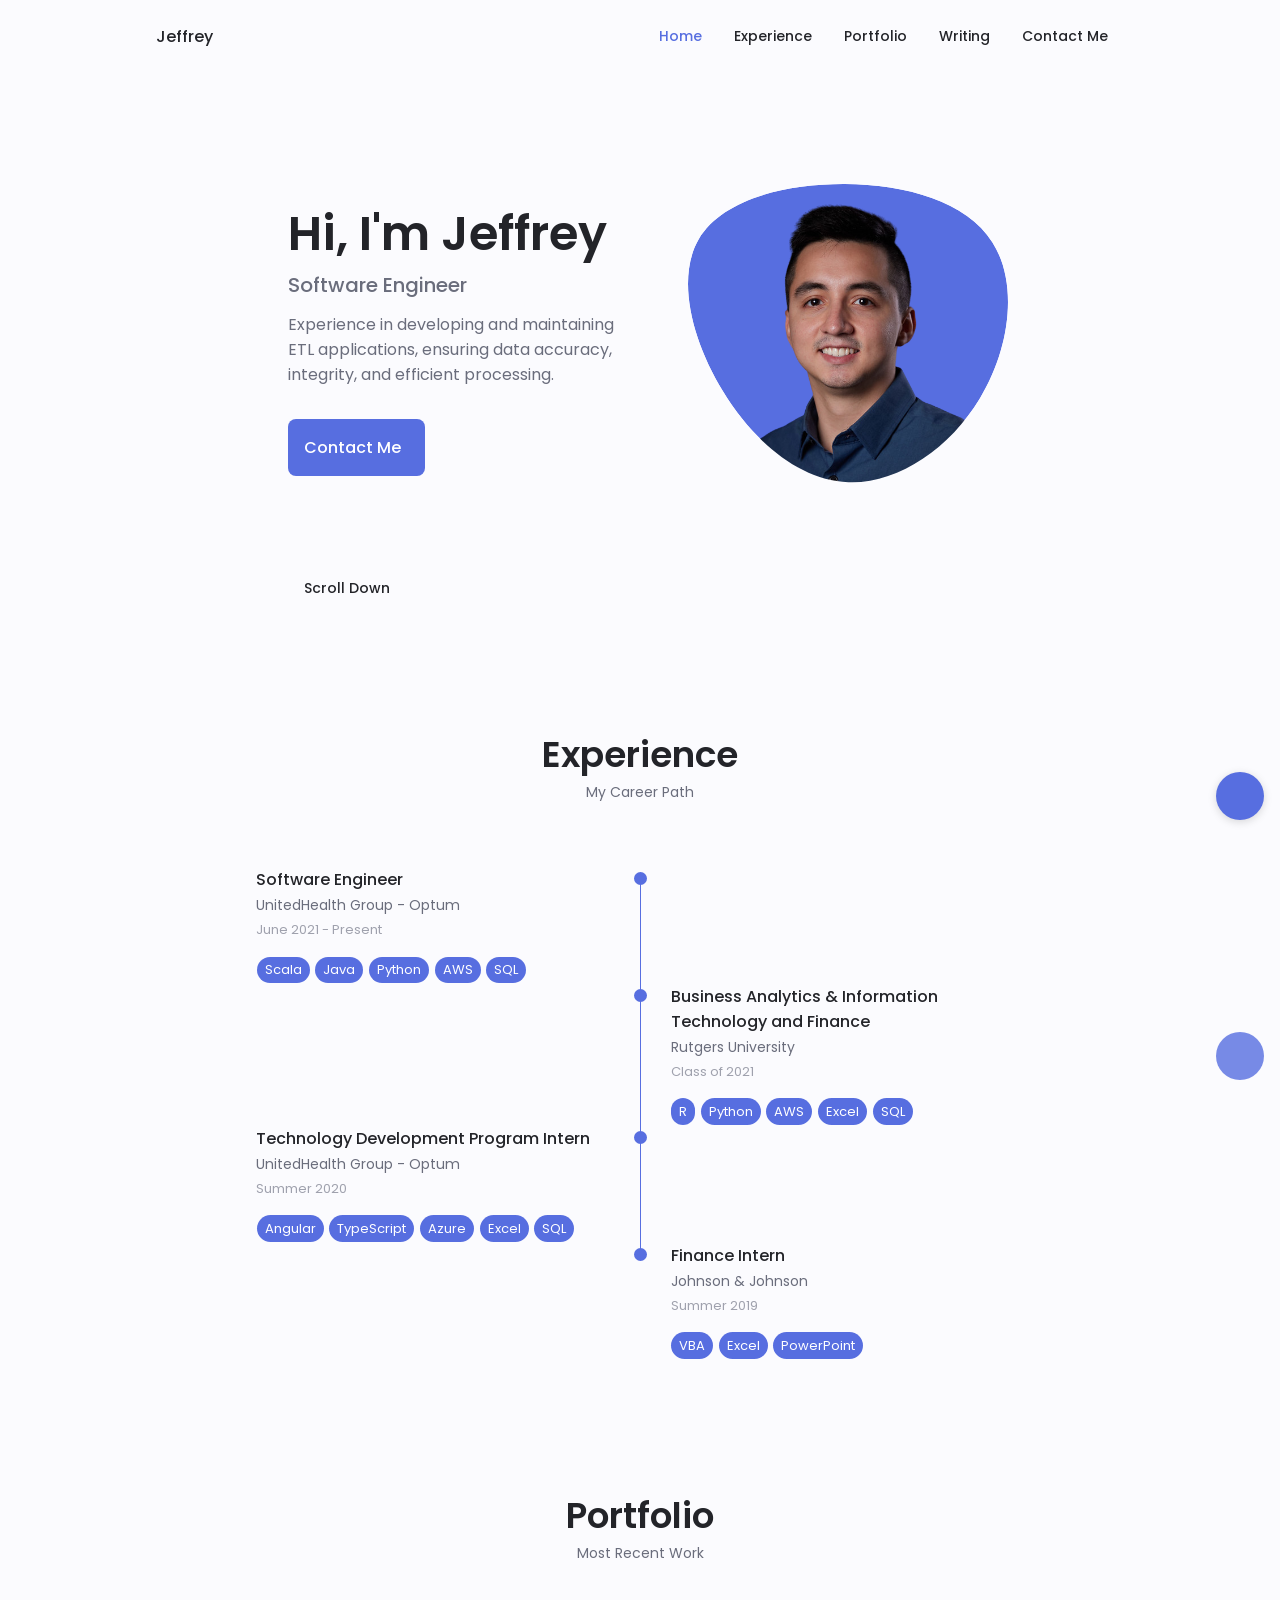
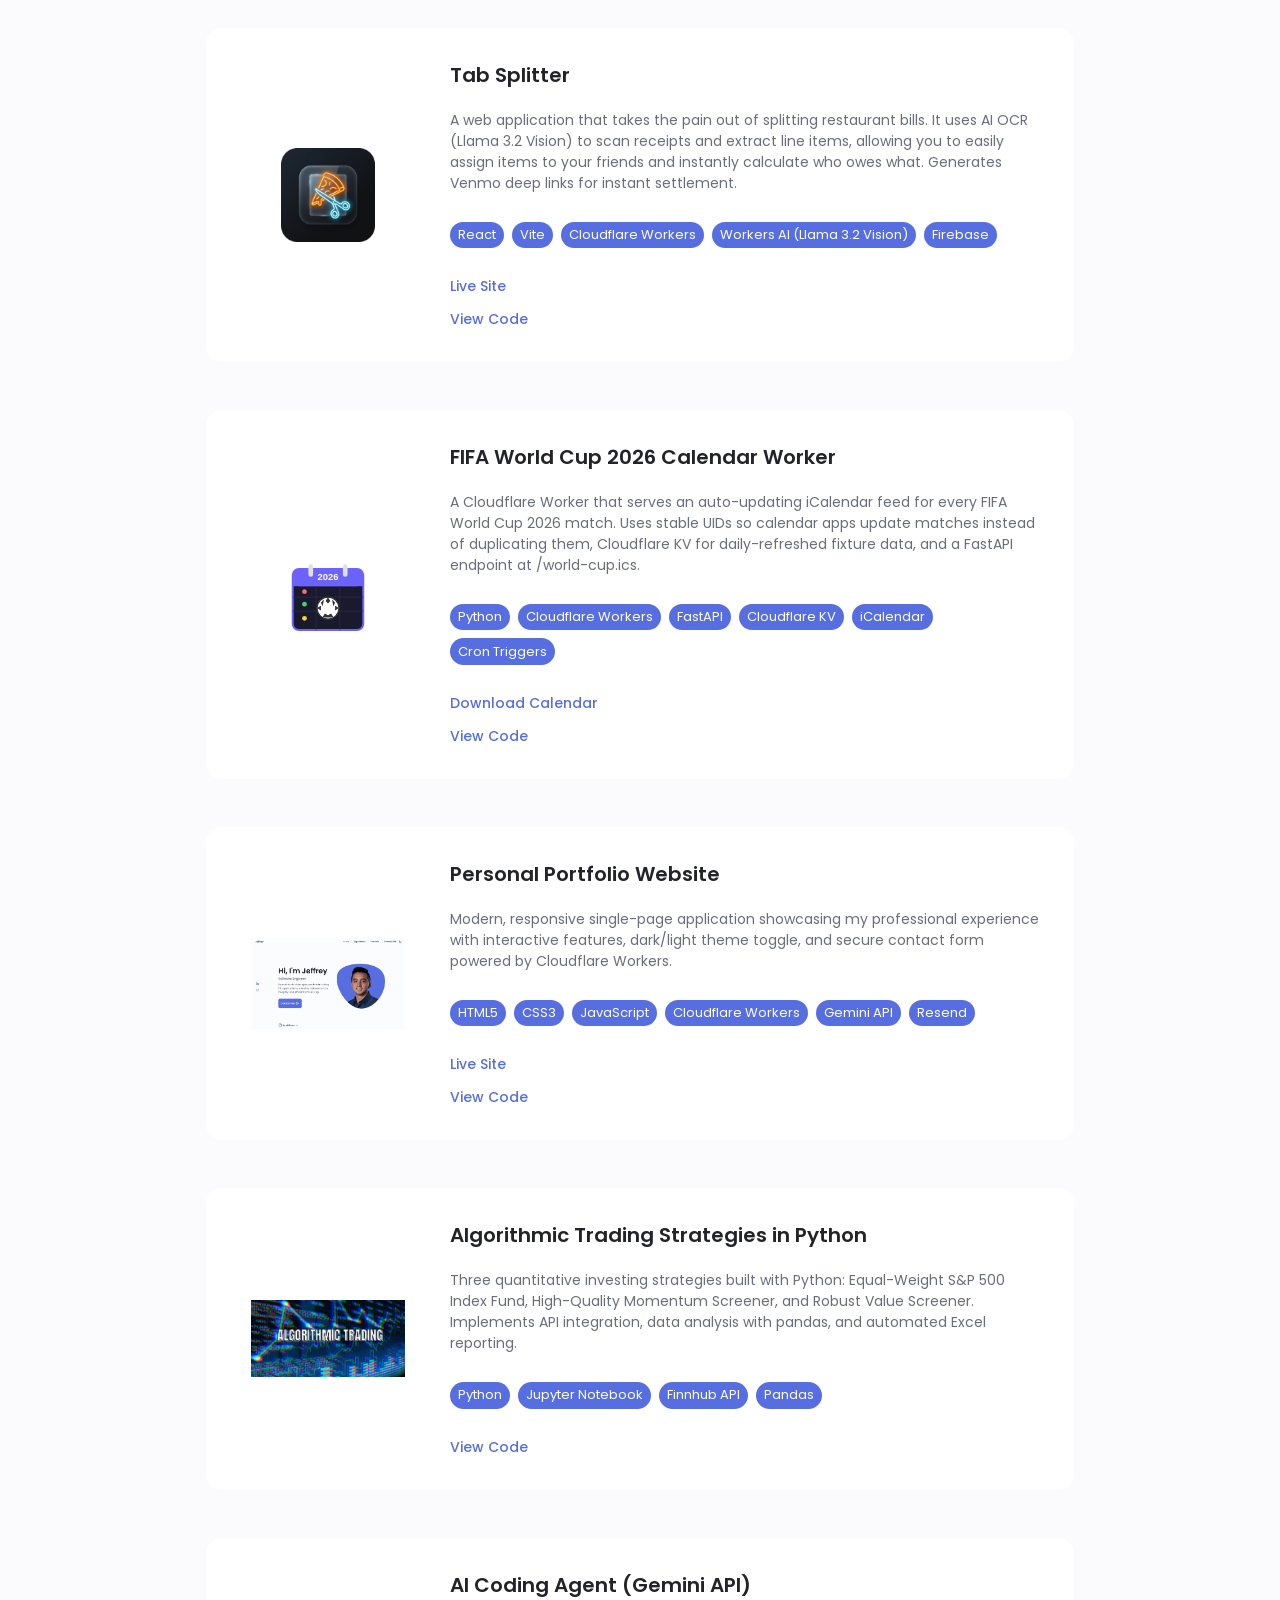
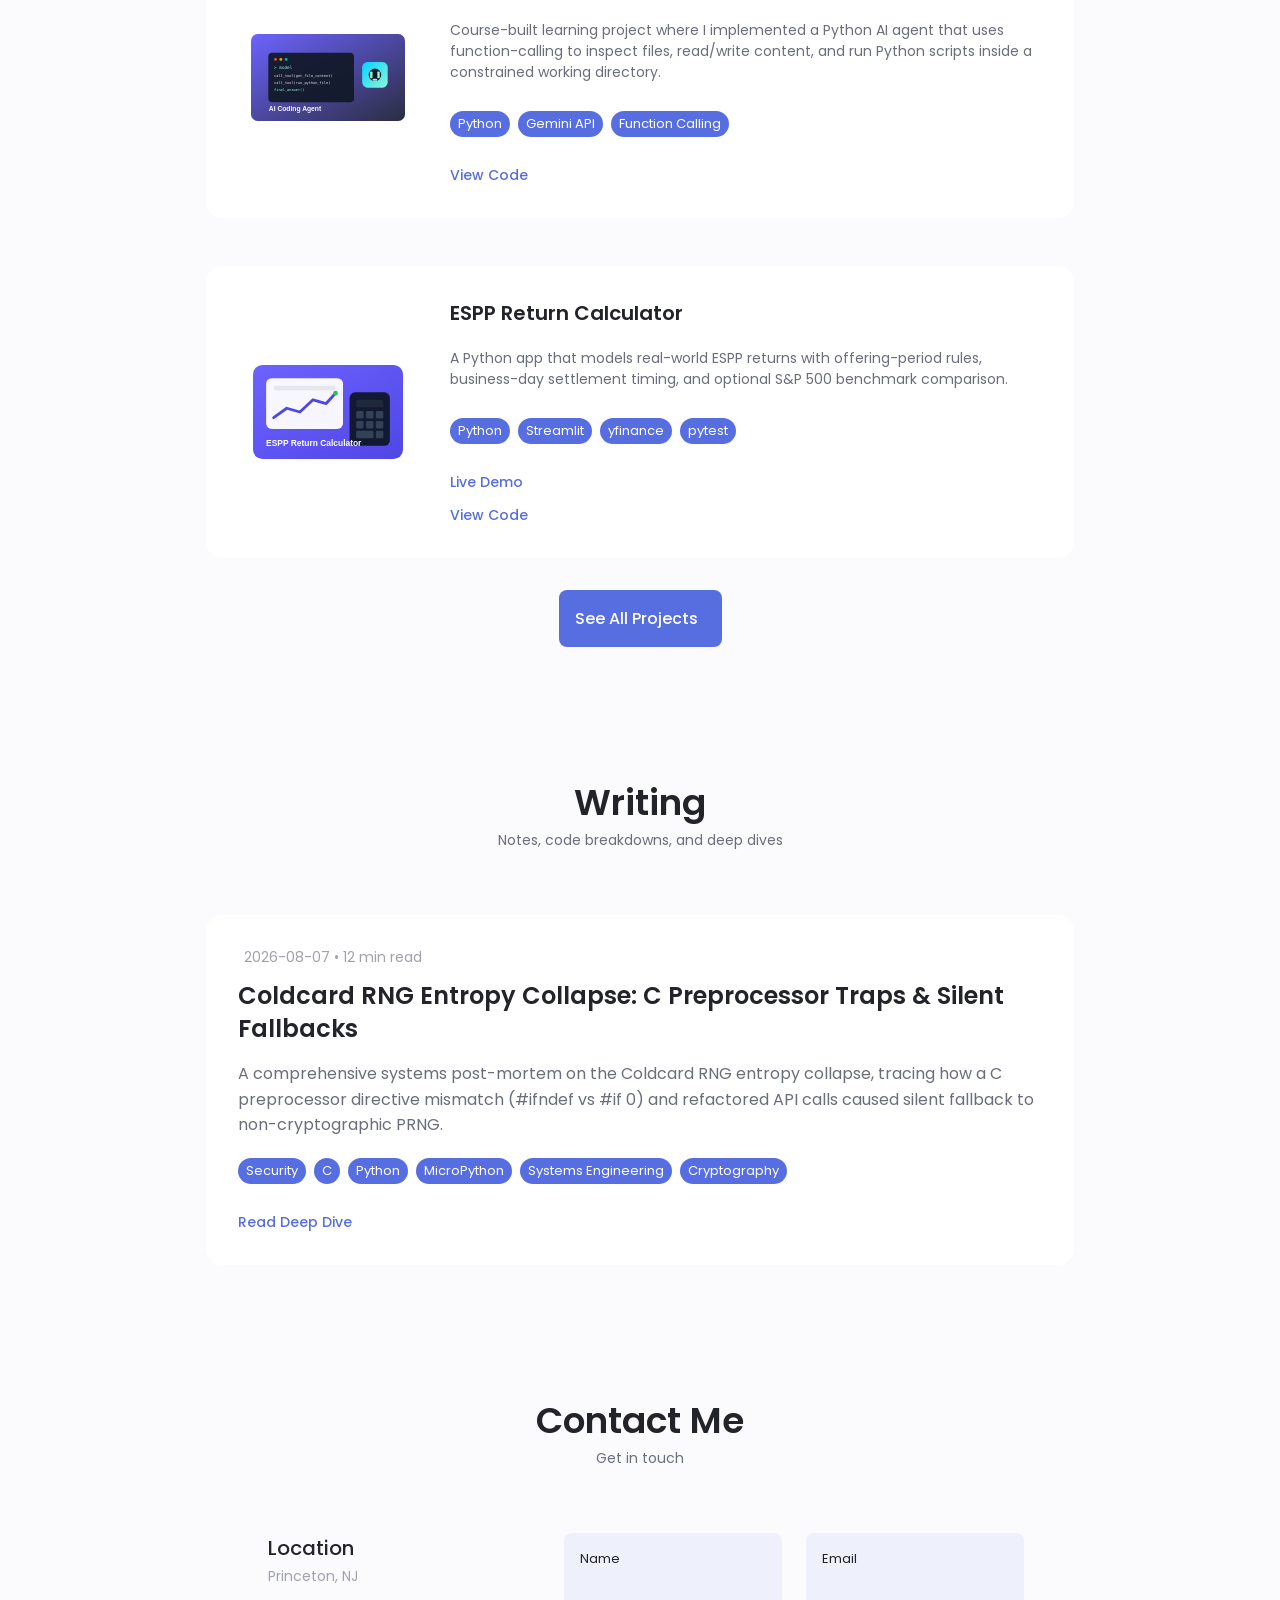
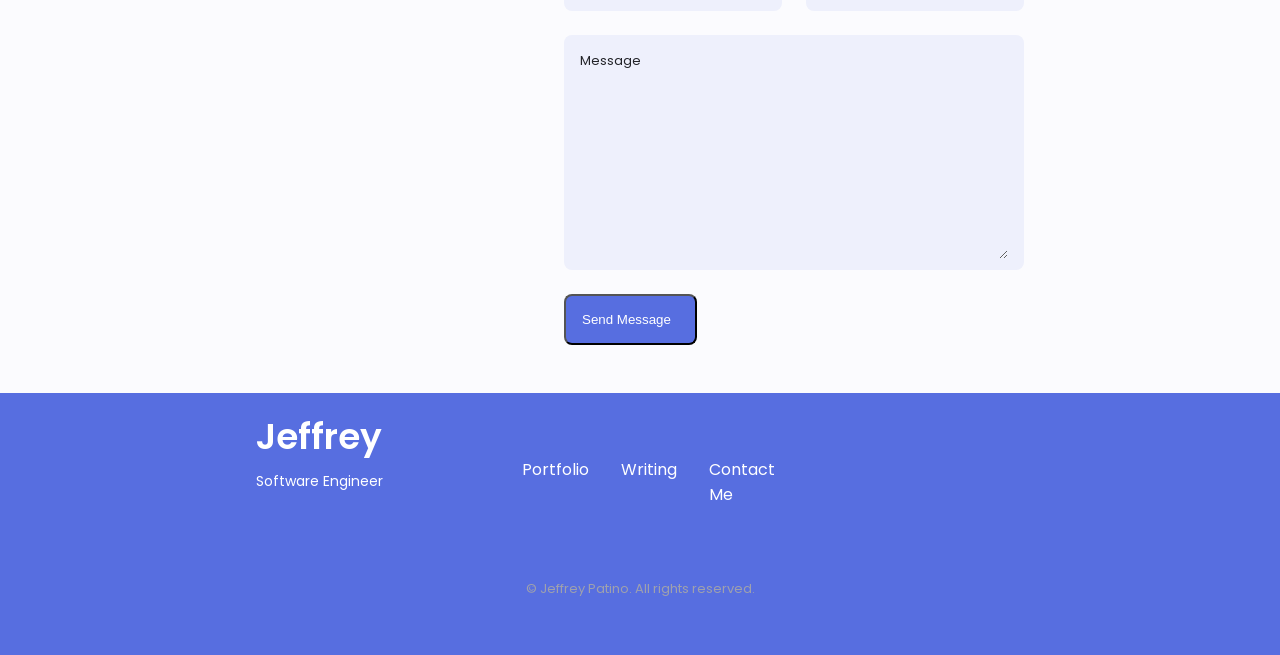
==== commit 0dc16ef3: "style: update writing section subtitle to be clean and grounded" ====
--- a/index.html
+++ b/index.html
@@ -384,7 +384,7 @@
             <!--==================== WRITING / DEEP DIVES ====================-->
             <section class="writing section" id="writing">
                 <h2 class="section__title">Writing</h2>
-                <span class="section__subtitle">Technical Deep Dives & Investigations</span>
+                <span class="section__subtitle">Notes, code breakdowns, and deep dives</span>
 
                 <div class="writing__container container">
                     <!--==================== WRITING CARDS START ====================-->
--- a/assets/css/styles.css
+++ b/assets/css/styles.css
@@ -1123,15 +1123,49 @@
 .writing__container {
   display: flex;
   flex-direction: column;
-  row-gap: 2rem;
+  row-gap: 1.5rem;
+  max-width: 900px;
+  margin: 0 auto;
+  padding: 0 1rem;
+}
+
+.writing__card .portfolio__content {
+  display: flex;
+  flex-direction: column;
+  align-items: flex-start;
+  gap: 0.75rem;
+}
+
+.writing__card .portfolio__info {
+  width: 100%;
+  display: flex;
+  flex-direction: column;
+  gap: 0.75rem;
+}
+
+.writing__card .portfolio__title {
+  font-size: var(--h2-font-size);
+  color: var(--title-color);
+  line-height: 1.35;
+  margin-bottom: 0.25rem;
+}
+
+.writing__card .portfolio__description {
+  font-size: var(--normal-font-size);
+  color: var(--text-color);
+  line-height: 1.6;
+  margin-bottom: 0.5rem;
 }
 
 .writing__date {
   font-size: var(--small-font-size);
   color: var(--text-color-light);
-  display: inline-block;
-  margin-bottom: var(--mb-0-5);
-}
+  display: inline-flex;
+  align-items: center;
+  gap: 0.4rem;
+  white-space: nowrap;
+}
+
 
 .article {
   padding-top: 6rem;
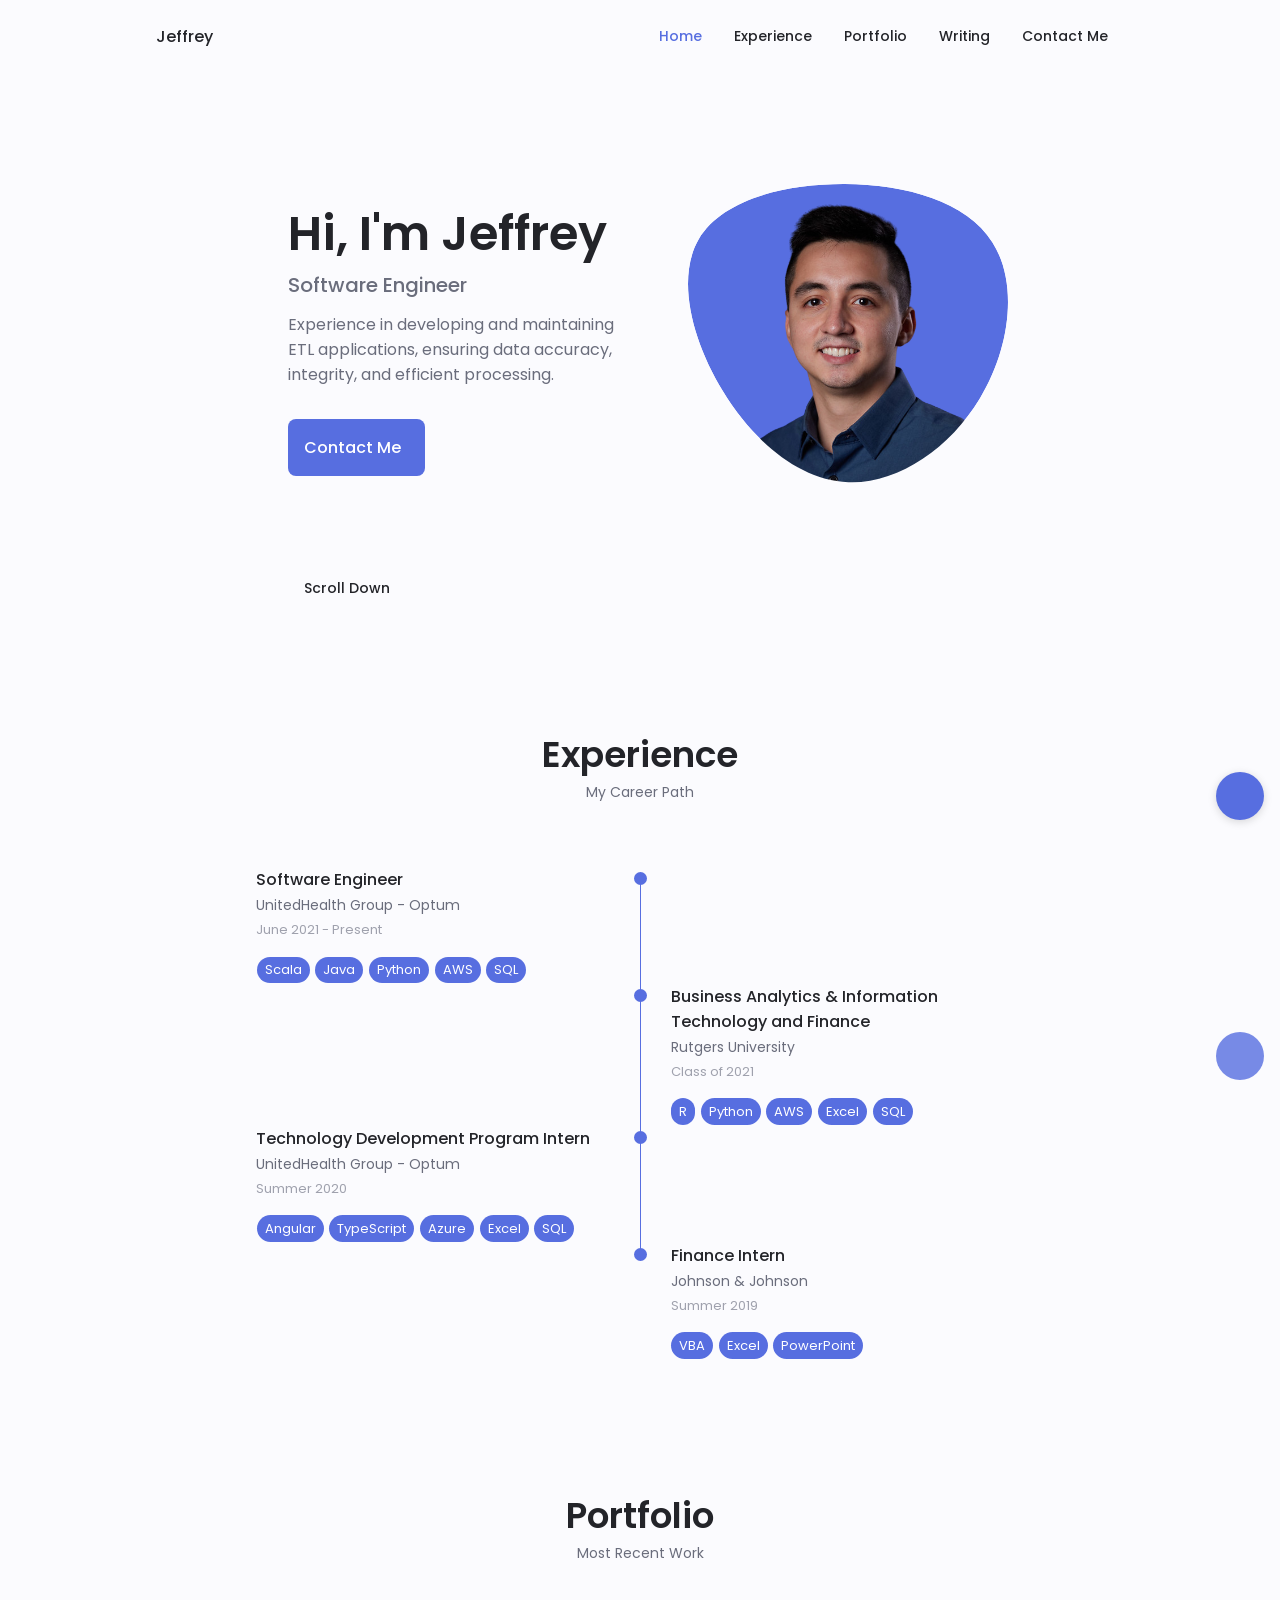
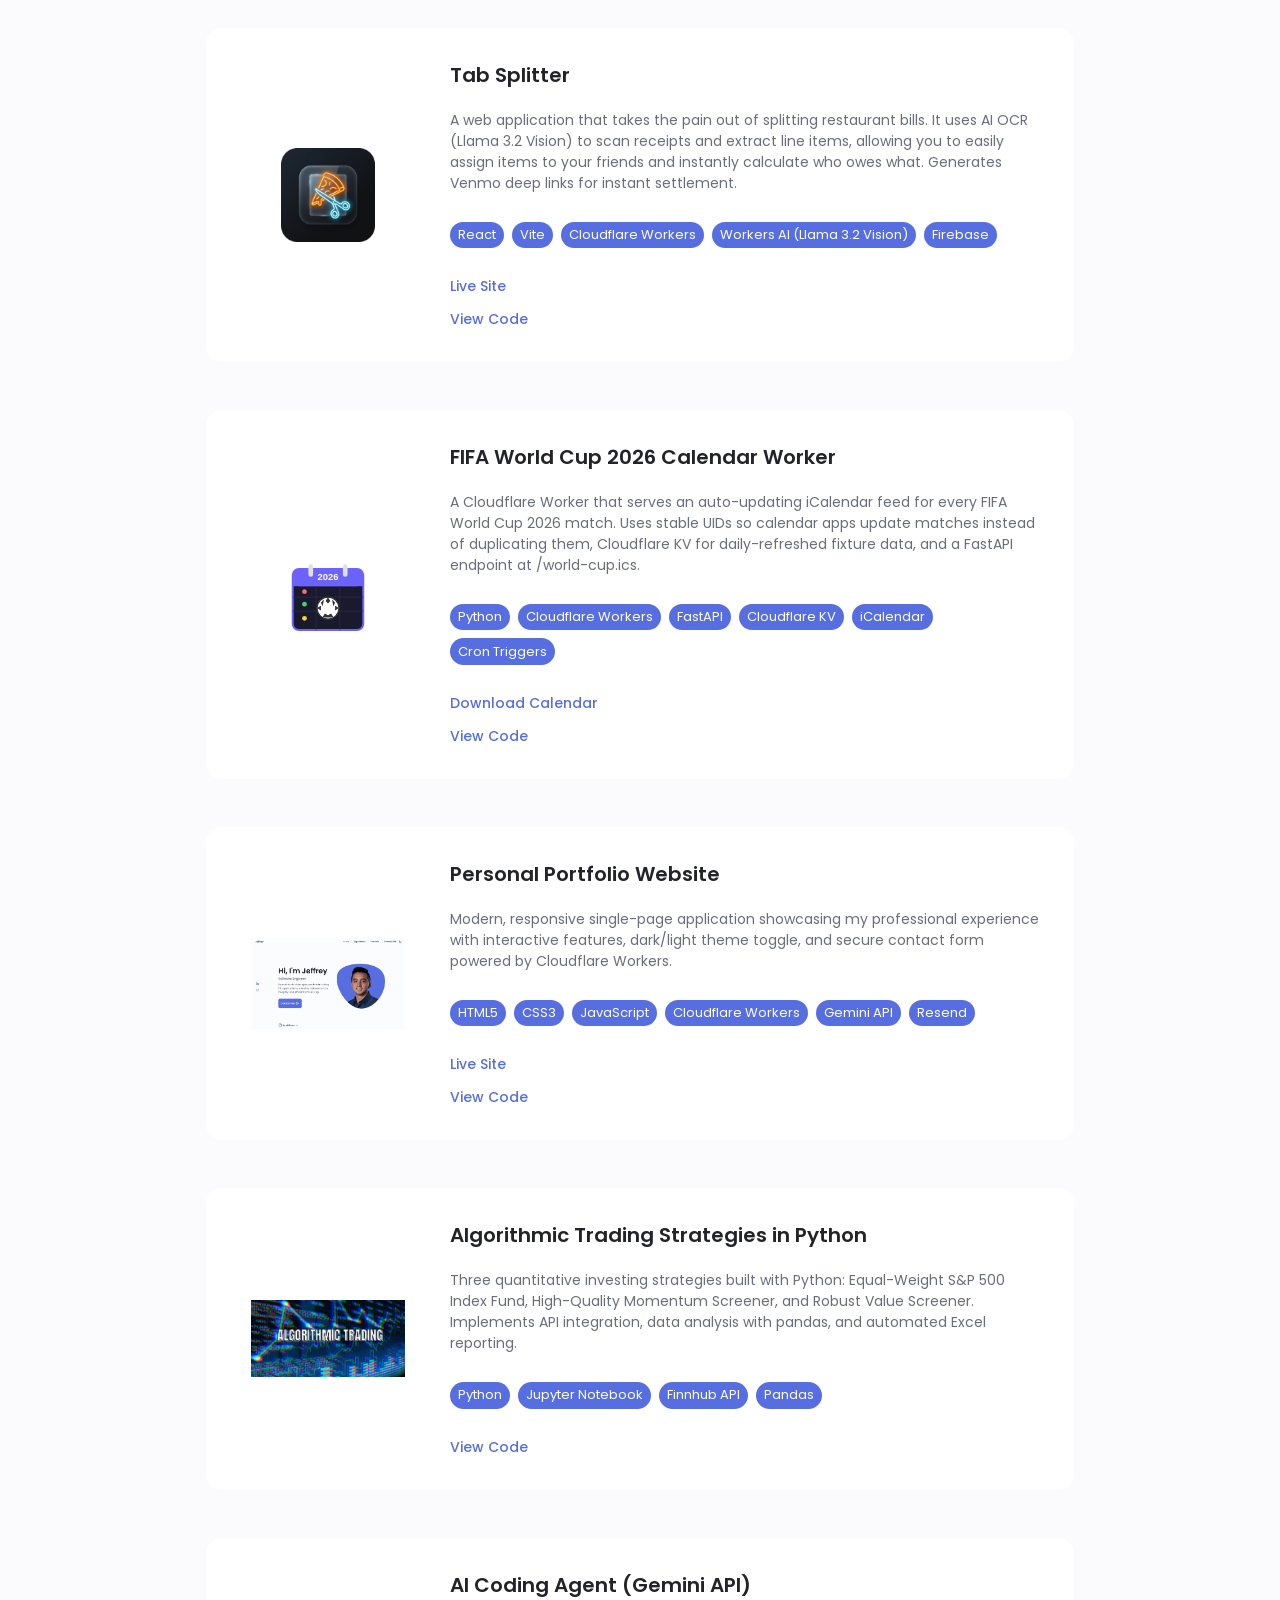
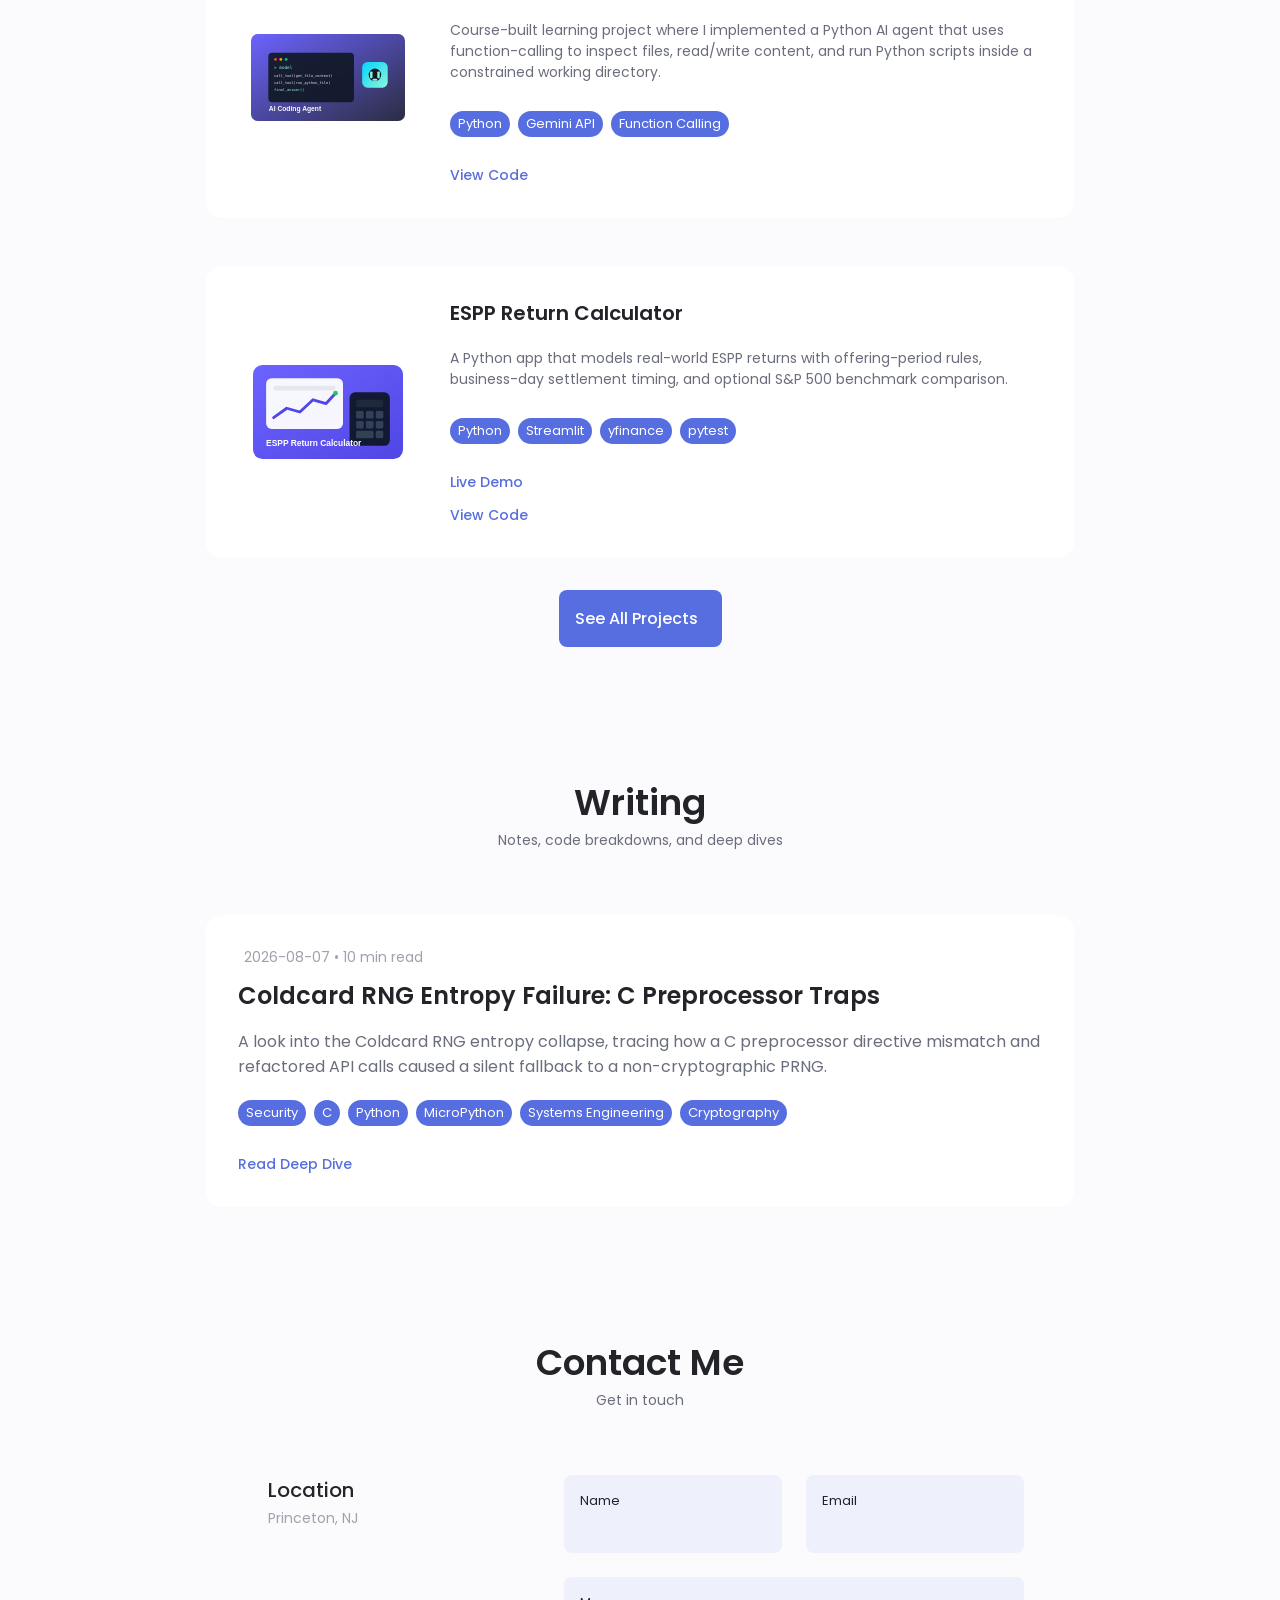
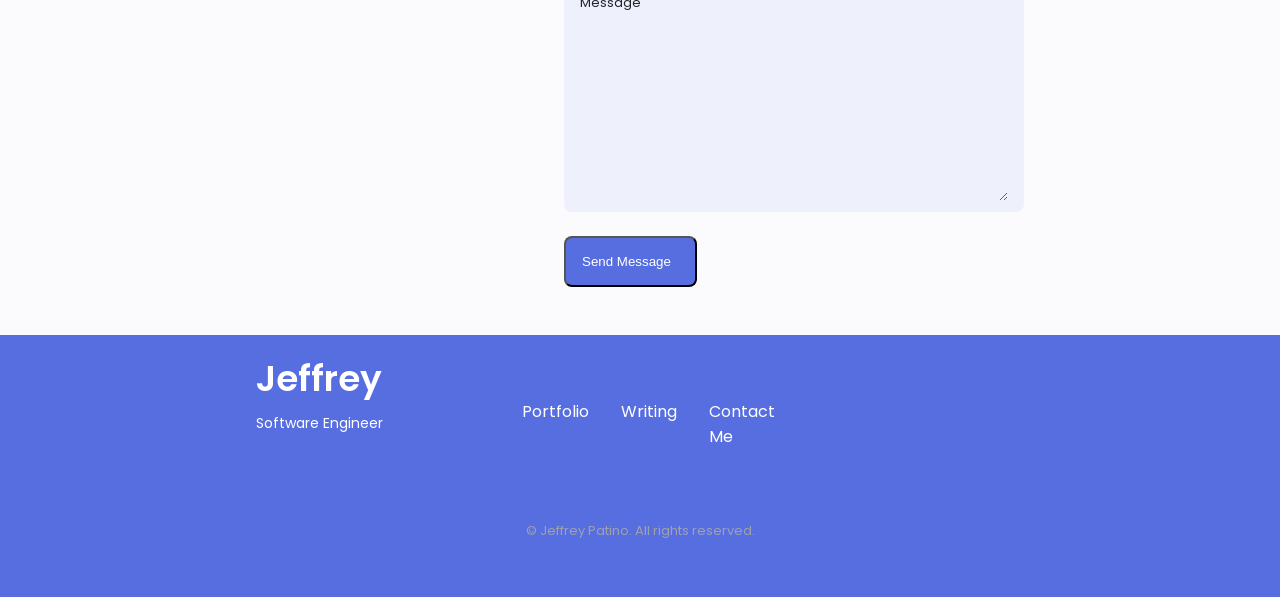
==== commit 4a5d6fc8: "Update Coldcard RNG post with white-hat rescue details and tone adjustments" ====
--- a/index.html
+++ b/index.html
@@ -391,9 +391,9 @@
 <article class="portfolio__card writing__card">
                 <div class="portfolio__content">
                     <div class="portfolio__info">
-                        <span class="writing__date"><i class="uil uil-calendar-alt"></i> 2026-08-07 &bull; 12 min read</span>
-                        <h3 class="portfolio__title">Coldcard RNG Entropy Collapse: C Preprocessor Traps & Silent Fallbacks</h3>
-                        <p class="portfolio__description">A comprehensive systems post-mortem on the Coldcard RNG entropy collapse, tracing how a C preprocessor directive mismatch (#ifndef vs #if 0) and refactored API calls caused silent fallback to non-cryptographic PRNG.</p>
+                        <span class="writing__date"><i class="uil uil-calendar-alt"></i> 2026-08-07 &bull; 10 min read</span>
+                        <h3 class="portfolio__title">Coldcard RNG Entropy Failure: C Preprocessor Traps</h3>
+                        <p class="portfolio__description">A look into the Coldcard RNG entropy collapse, tracing how a C preprocessor directive mismatch and refactored API calls caused a silent fallback to a non-cryptographic PRNG.</p>
                         <div class="portfolio__technologies">
                             <span class="portfolio__tech">Security</span><span class="portfolio__tech">C</span><span class="portfolio__tech">Python</span><span class="portfolio__tech">MicroPython</span><span class="portfolio__tech">Systems Engineering</span><span class="portfolio__tech">Cryptography</span>
                         </div>
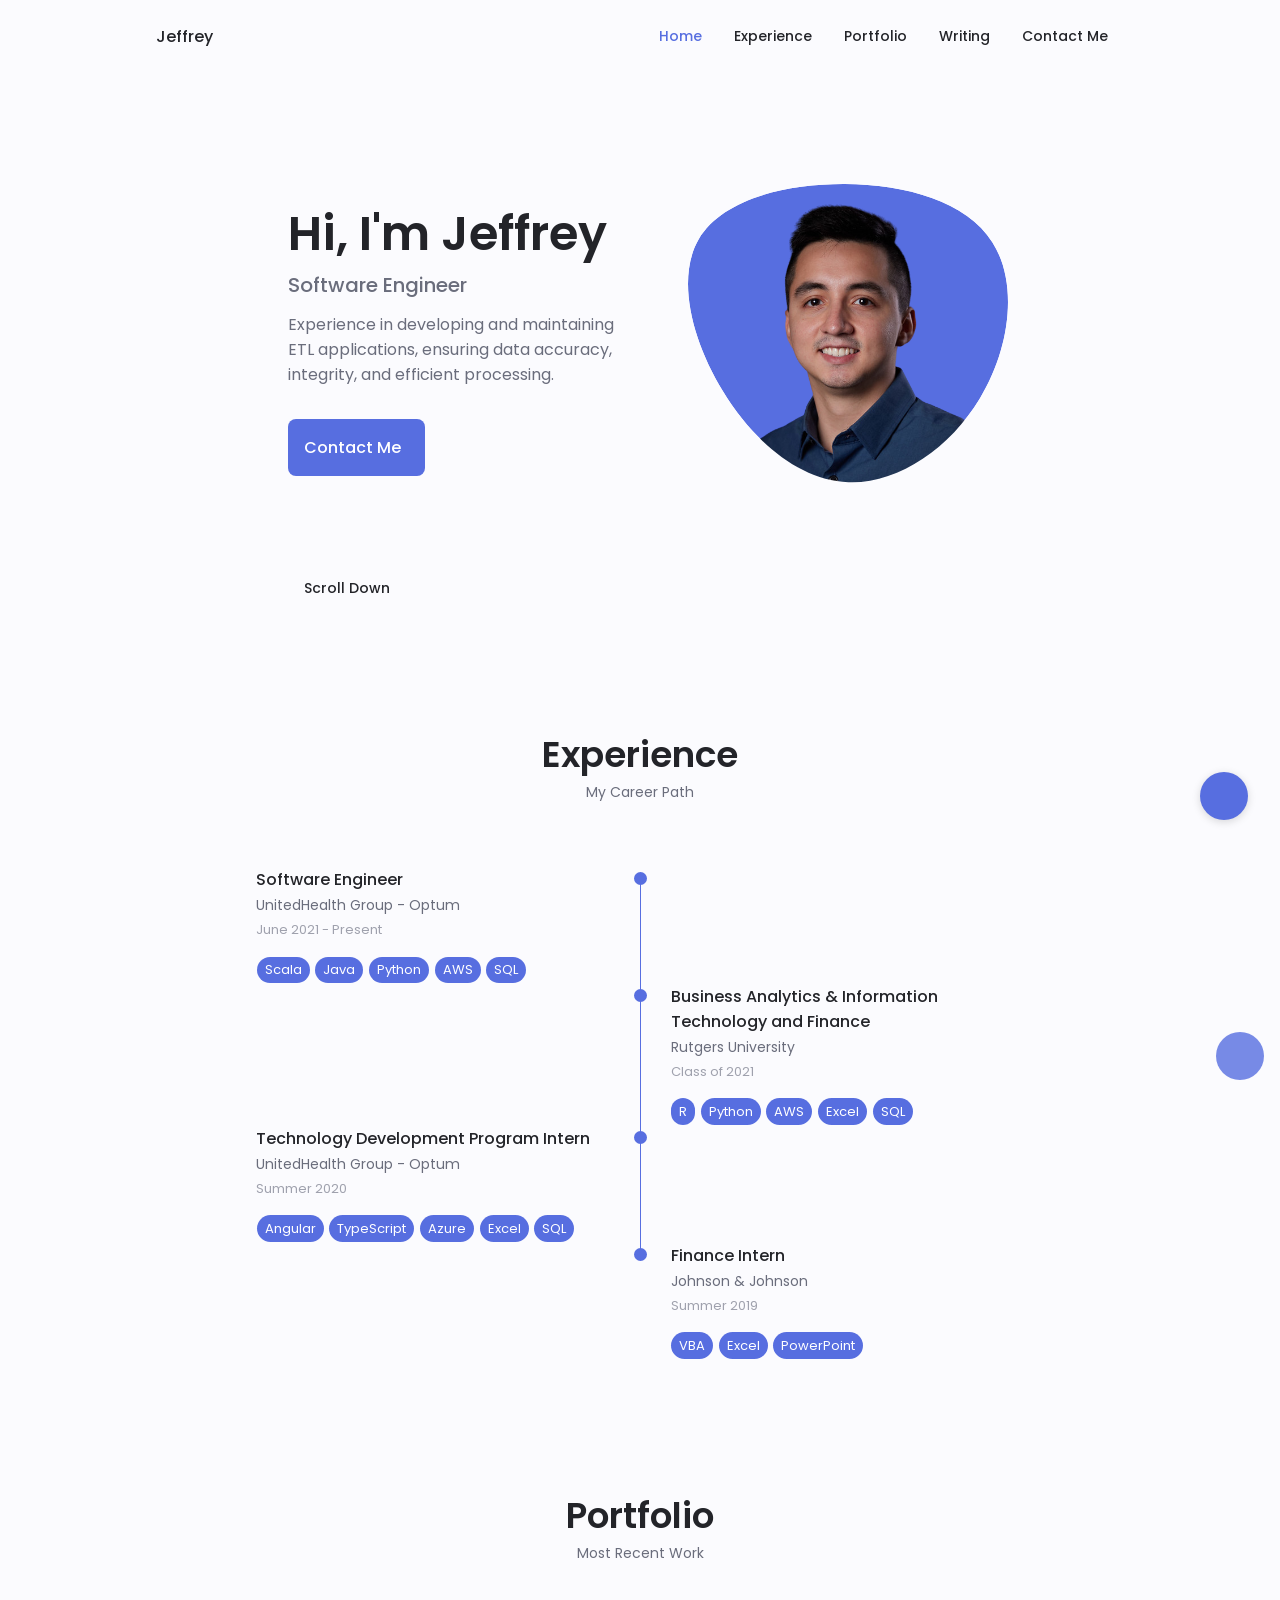
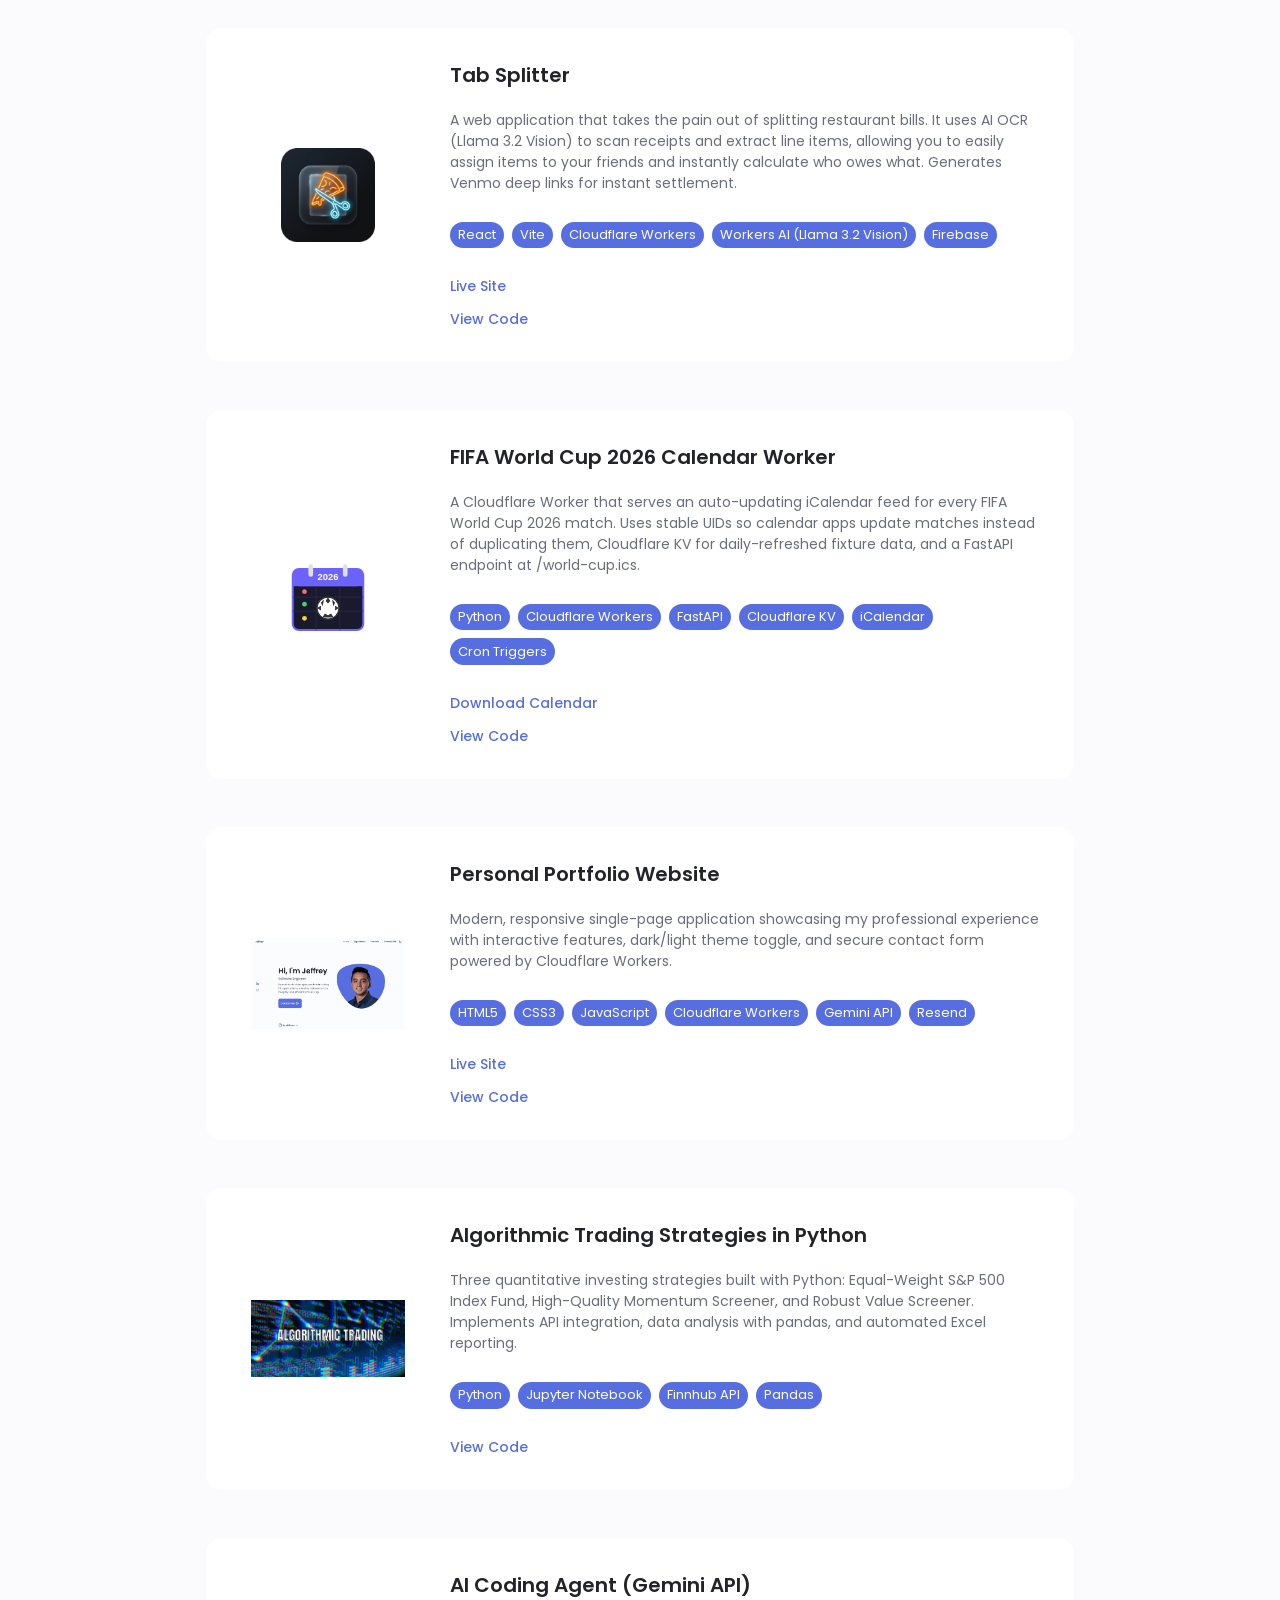
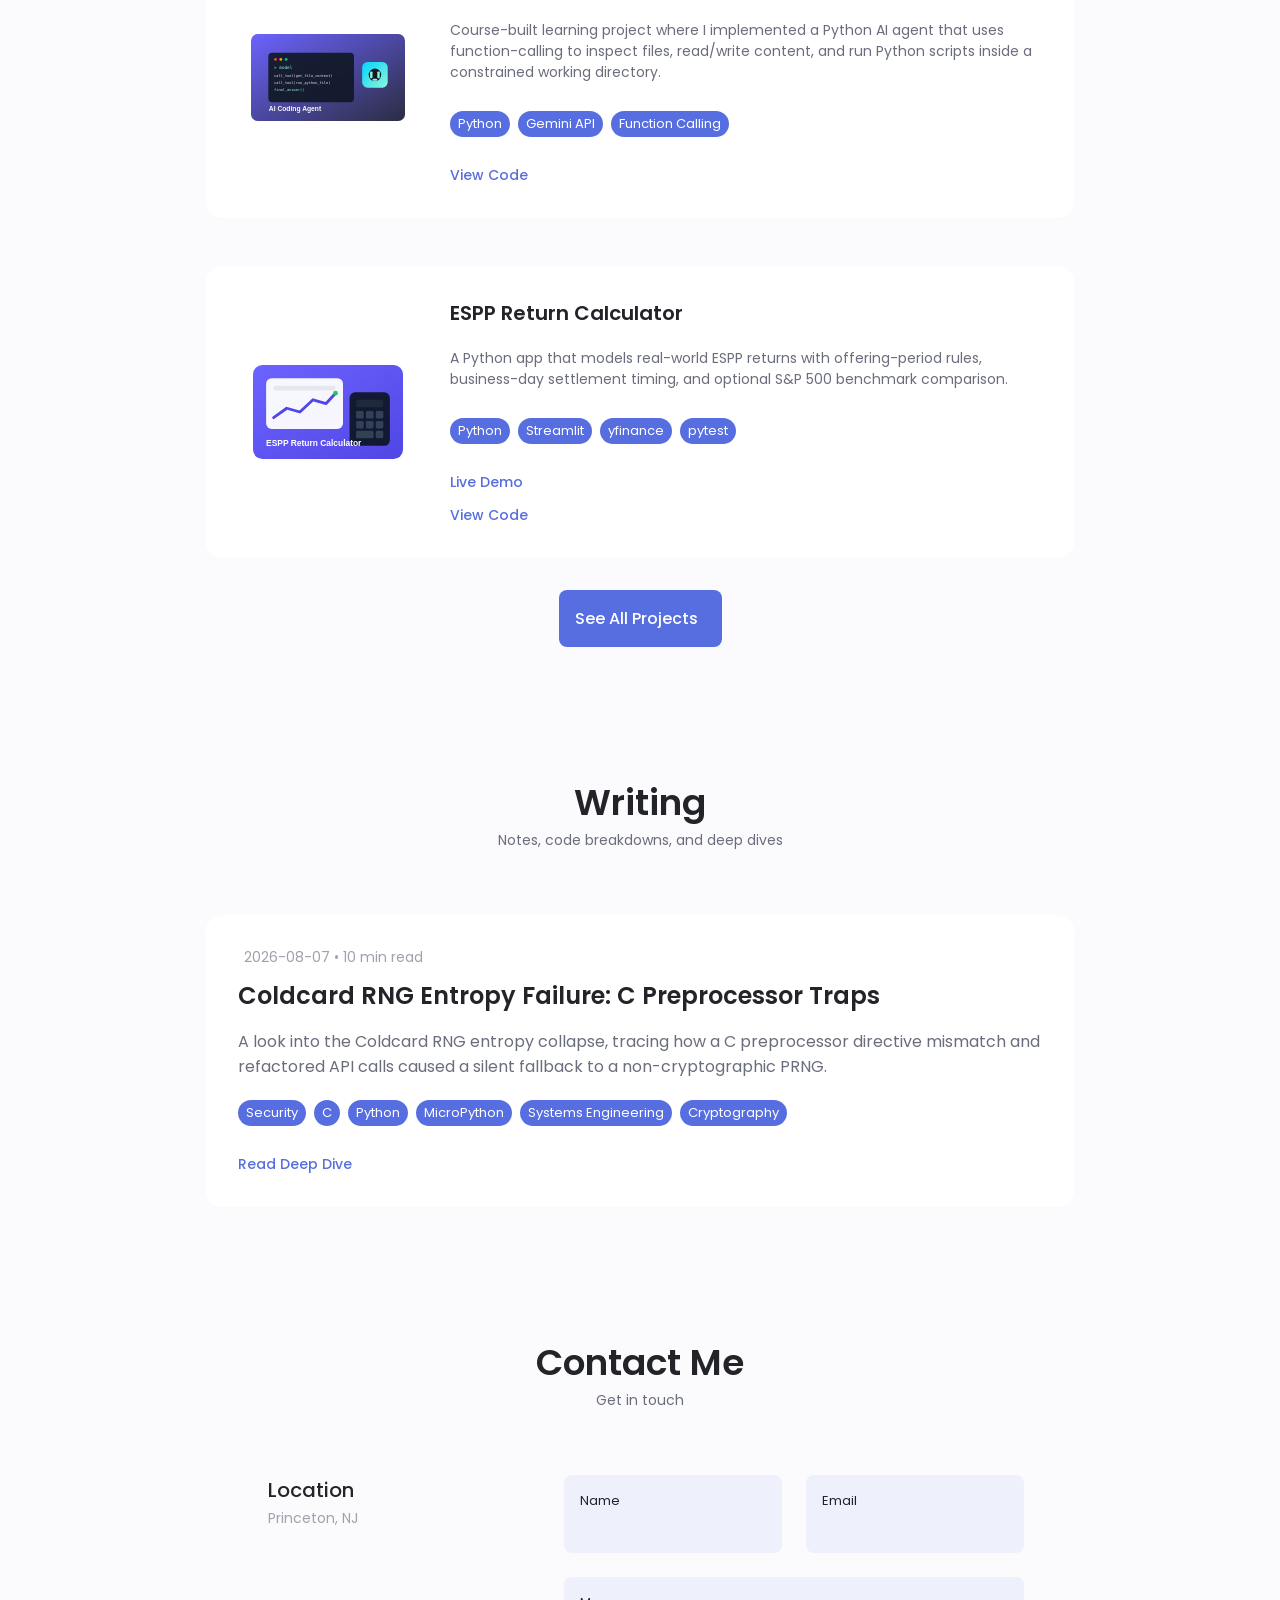
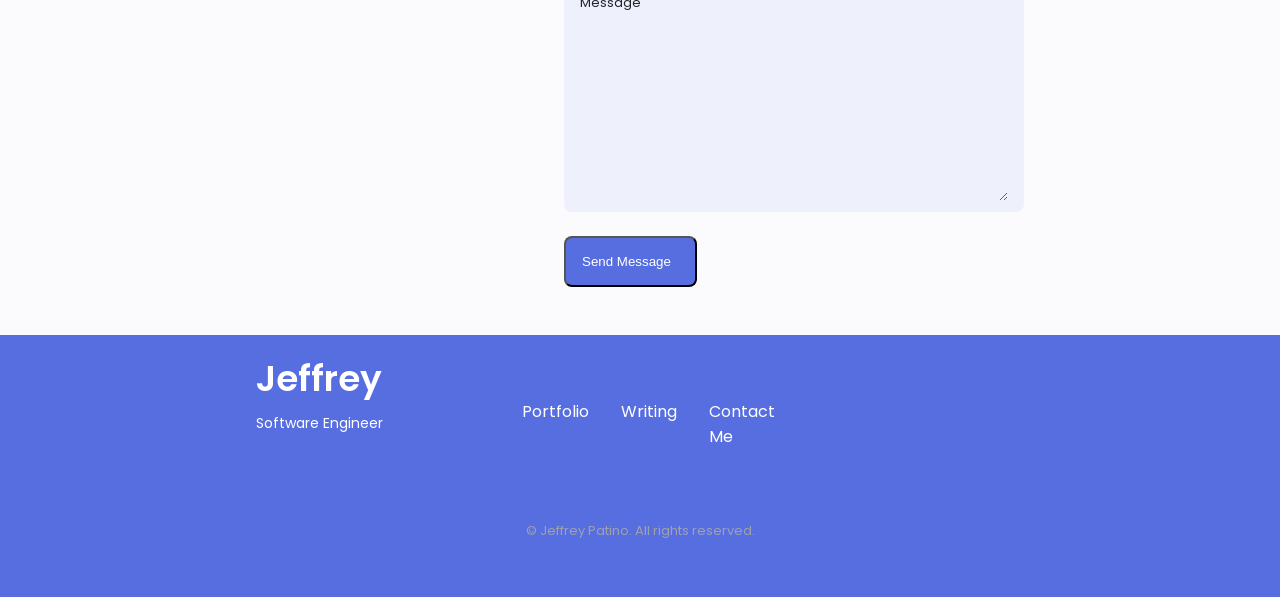
==== commit ea20fbdf: "fix(cache): append version string to css and js to bust safari cache" ====
--- a/index.html
+++ b/index.html
@@ -9,7 +9,7 @@
         <link rel="stylesheet" href="https://unicons.iconscout.com/release/v3.0.6/css/solid.css">
         
         <!--========================CSS=========================-->
-        <link rel="stylesheet" href="assets/css/styles.css">
+        <link rel="stylesheet" href="assets/css/styles.css?v=1.1">
 
         <title>Jeffrey Patino - Software Engineer</title>
         <link rel="icon" href="assets/img/jp.png" type="image/png">
@@ -521,6 +521,6 @@
         </div>
 
         <!--==================== MAIN JS ====================-->
-        <script src="assets/js/main.js"></script>
+        <script src="assets/js/main.js?v=1.1"></script>
     </body>
 </html>
--- a/assets/css/styles.css
+++ b/assets/css/styles.css
@@ -156,6 +156,19 @@
   text-align: center;
 }
 
+/*==================== UTILITIES ====================*/
+.sr-only {
+  position: absolute;
+  width: 1px;
+  height: 1px;
+  padding: 0;
+  margin: -1px;
+  overflow: hidden;
+  clip: rect(0, 0, 0, 0);
+  white-space: nowrap;
+  border-width: 0;
+}
+
 /*==================== LAYOUT ====================*/
 .container {
   max-width: 768px;
@@ -714,7 +727,7 @@
 /*========== CHATBOT ==========*/
 .chatbot-toggle {
   position: fixed;
-  right: 1rem;
+  right: 2rem;
   bottom: 5rem;
   background-color: var(--first-color);
   width: 3rem;
@@ -741,7 +754,7 @@
 
 .chatbot-container {
   position: fixed;
-  right: 1rem;
+  right: 2rem;
   bottom: 9rem;
   width: 350px;
   height: 450px;
@@ -749,13 +762,20 @@
   border-radius: 1rem;
   box-shadow: 0 4px 20px rgba(0, 0, 0, 0.15);
   z-index: var(--z-modal);
-  display: none;
+  opacity: 0;
+  visibility: hidden;
+  transform: scale(0.8);
+  transform-origin: bottom right;
+  transition: .3s ease-out;
+  display: flex;
   flex-direction: column;
   overflow: hidden;
 }
 
 .chatbot-container.show {
-  display: flex;
+  opacity: 1;
+  visibility: visible;
+  transform: scale(1);
 }
 
 .chatbot-header {
@@ -838,6 +858,8 @@
 
 .chatbot-input {
   flex: 1;
+  min-width: 0;
+  width: 100%;
   padding: 0.75rem;
   border: 1px solid var(--input-color);
   border-radius: 0.5rem;
@@ -853,6 +875,7 @@
 }
 
 .chatbot-send {
+  flex-shrink: 0;
   background-color: var(--first-color);
   color: #FFF;
   border: none;
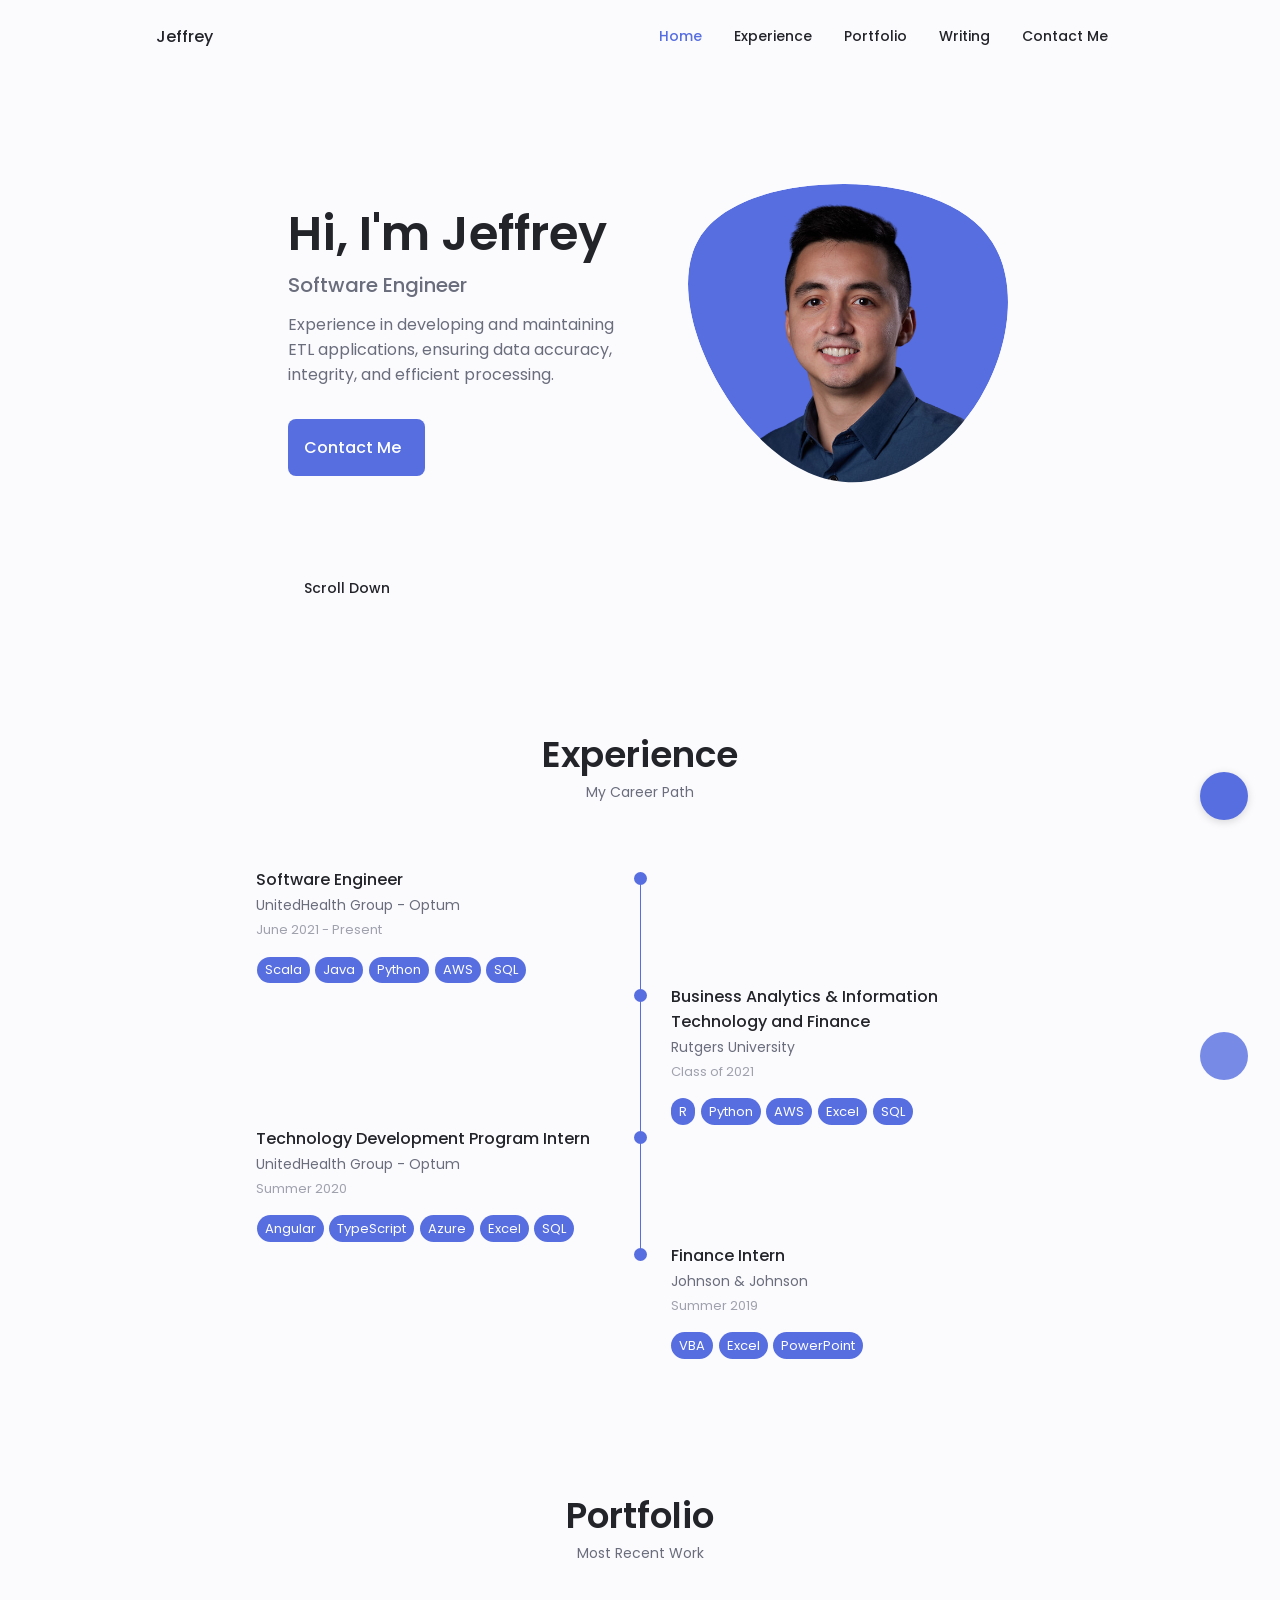
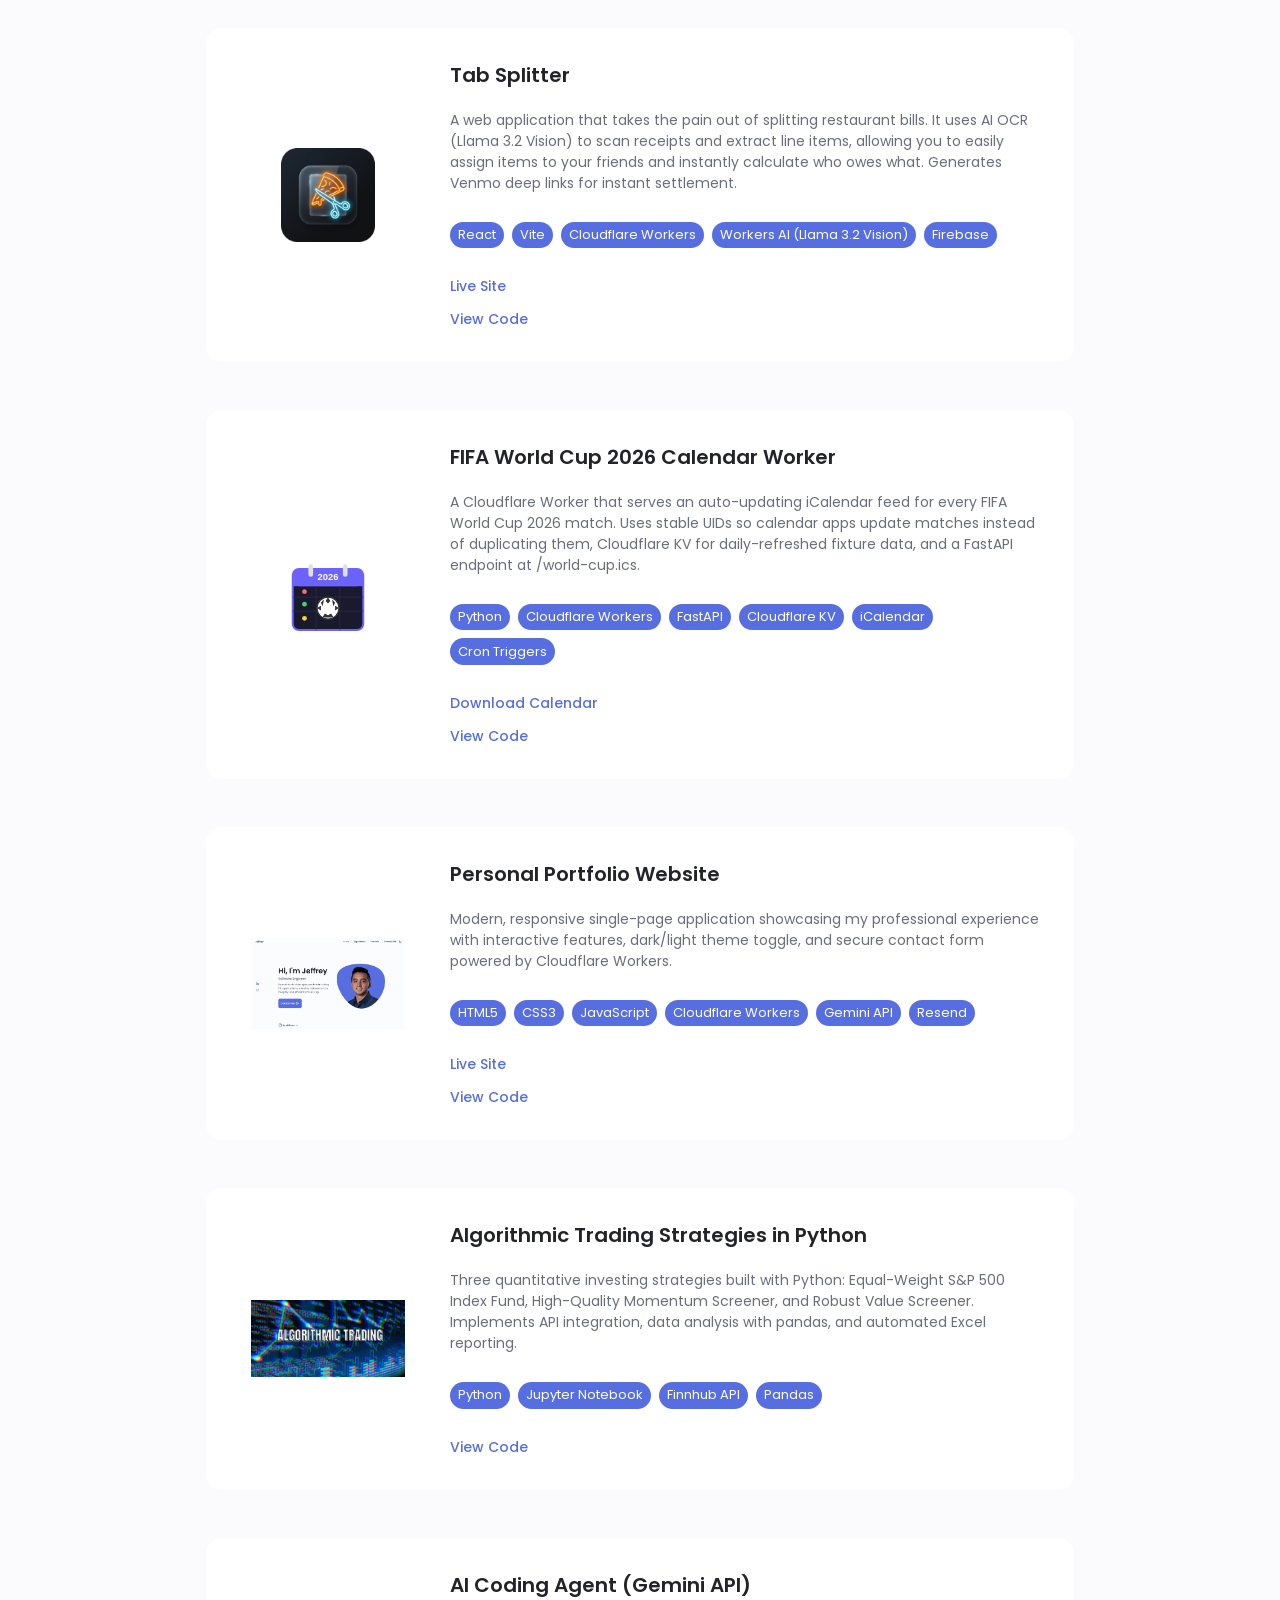
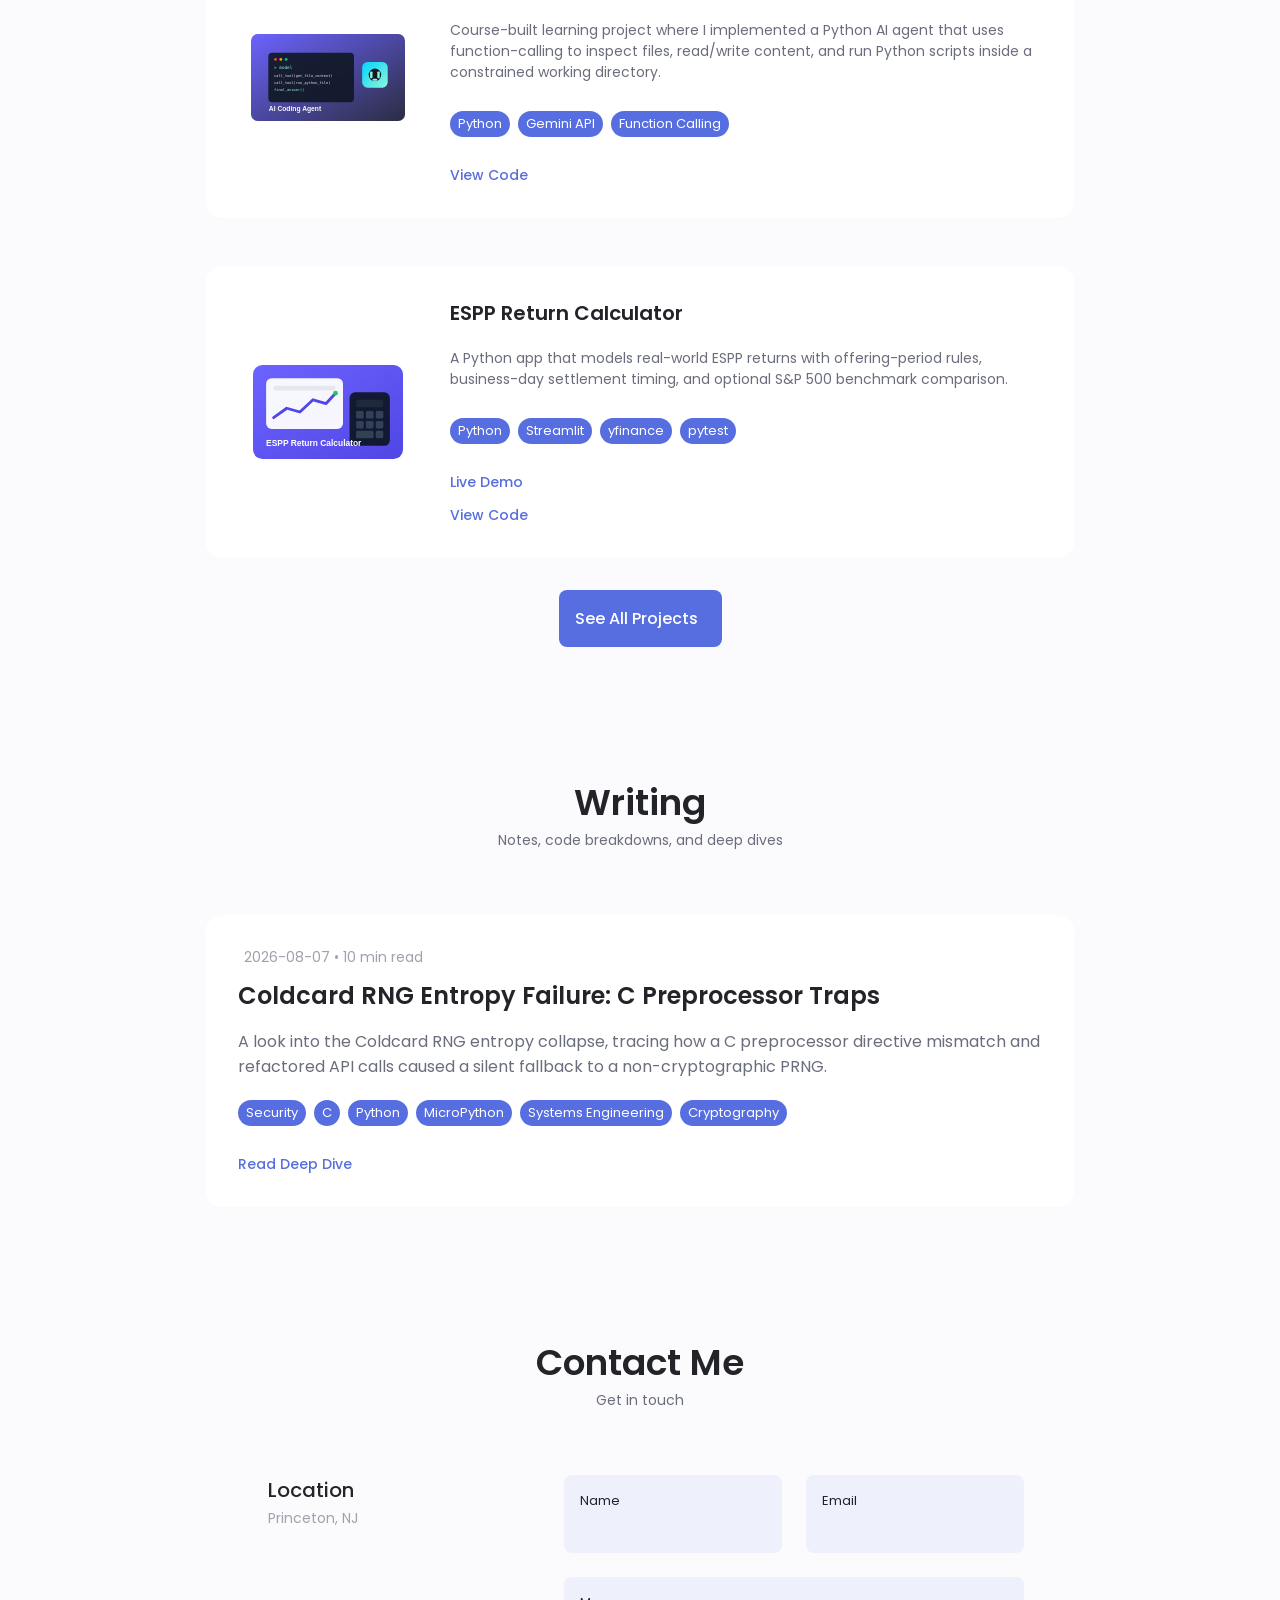
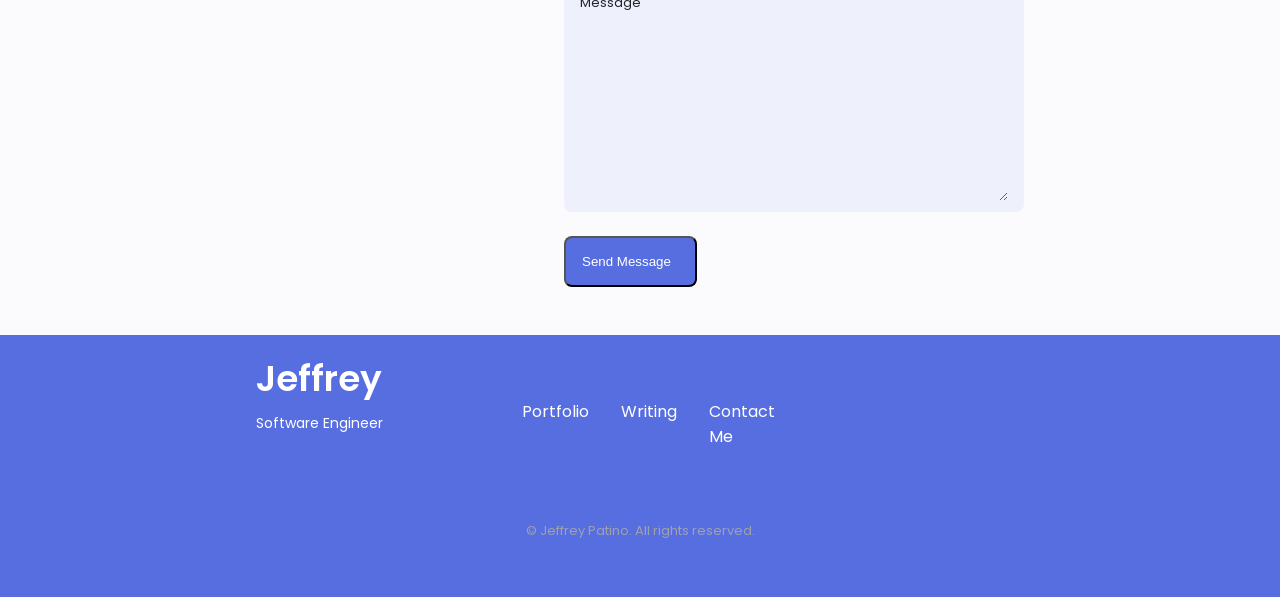
==== commit babf93d3: "fix(ui): align scrollup button with chatbot toggle" ====
--- a/index.html
+++ b/index.html
@@ -9,7 +9,7 @@
         <link rel="stylesheet" href="https://unicons.iconscout.com/release/v3.0.6/css/solid.css">
         
         <!--========================CSS=========================-->
-        <link rel="stylesheet" href="assets/css/styles.css?v=1.1">
+        <link rel="stylesheet" href="assets/css/styles.css?v=1.2">
 
         <title>Jeffrey Patino - Software Engineer</title>
         <link rel="icon" href="assets/img/jp.png" type="image/png">
@@ -521,6 +521,6 @@
         </div>
 
         <!--==================== MAIN JS ====================-->
-        <script src="assets/js/main.js?v=1.1"></script>
+        <script src="assets/js/main.js?v=1.2"></script>
     </body>
 </html>
--- a/assets/css/styles.css
+++ b/assets/css/styles.css
@@ -696,7 +696,7 @@
 /*========== SCROLL UP ==========*/
 .scrollup {
   position: fixed;
-  right: 1rem;
+  right: 2rem;
   bottom: -20%;
   background-color: var(--first-color);
   opacity: .8;
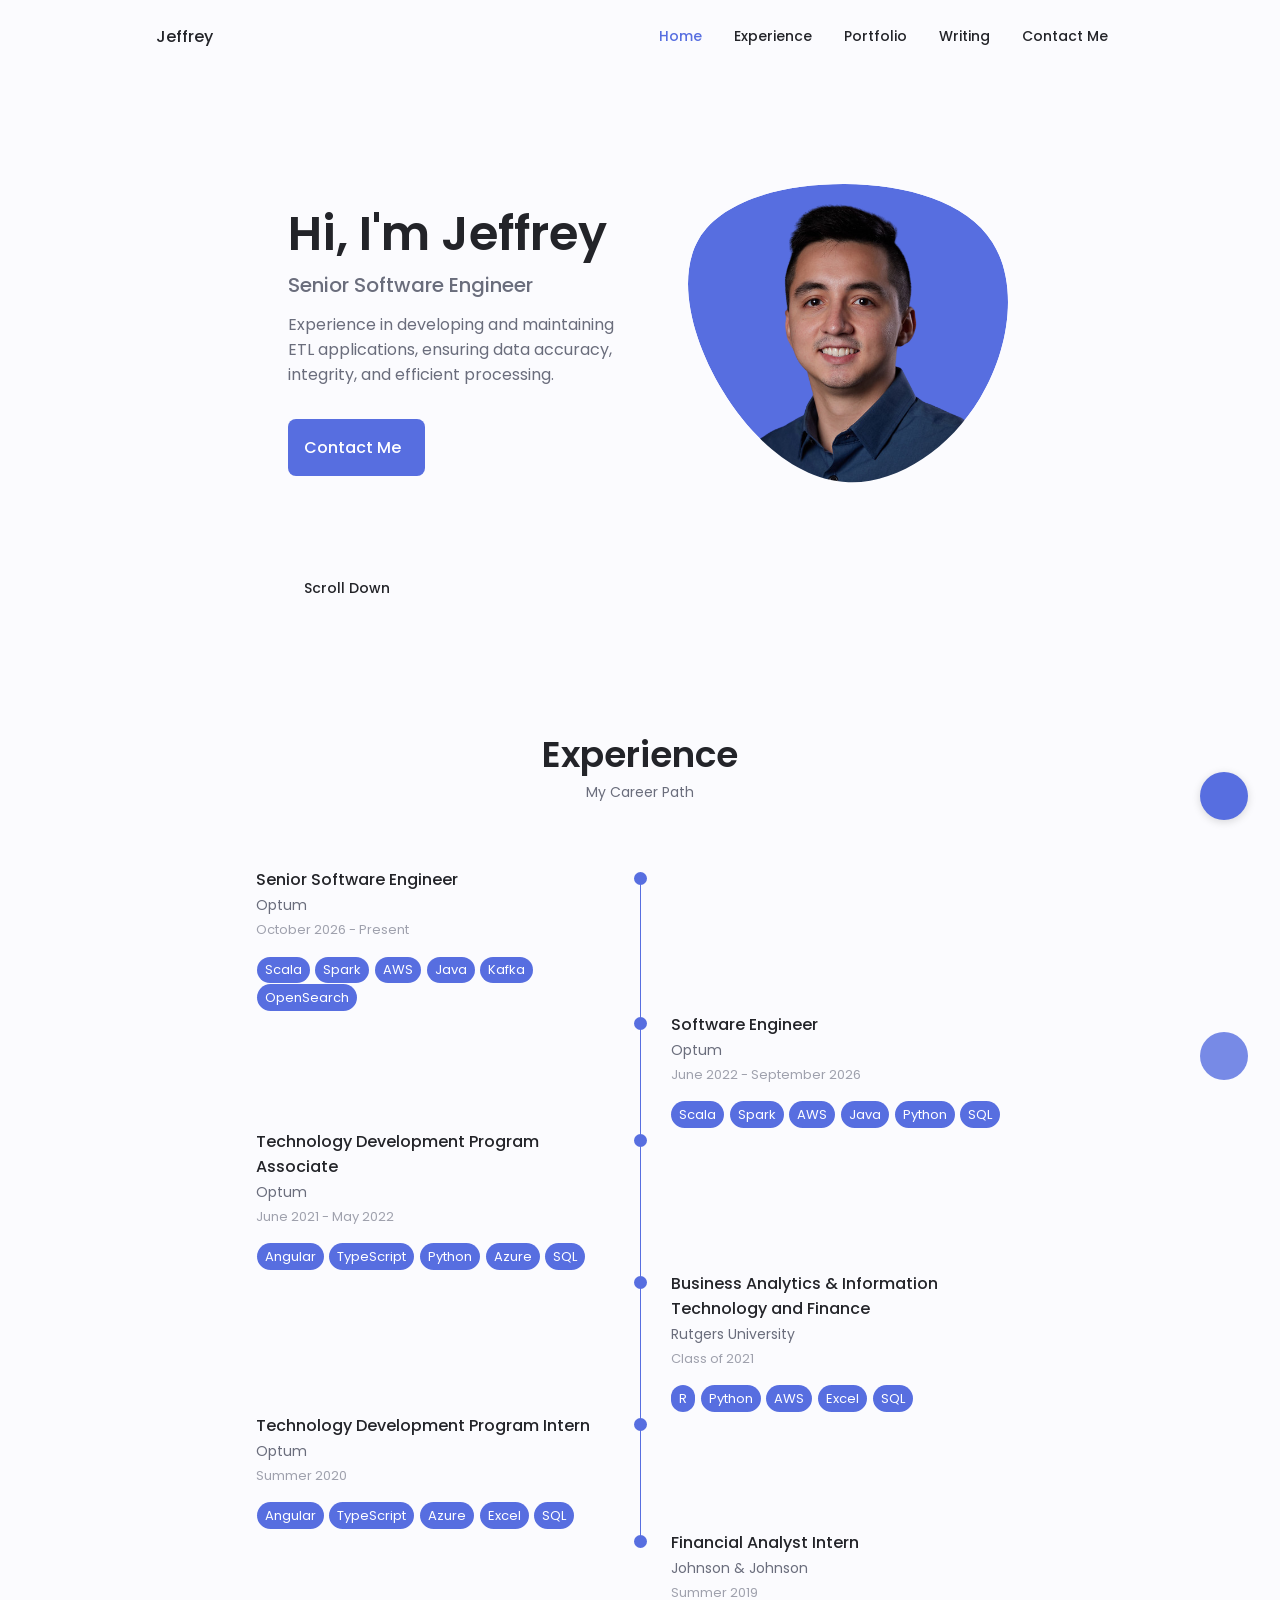
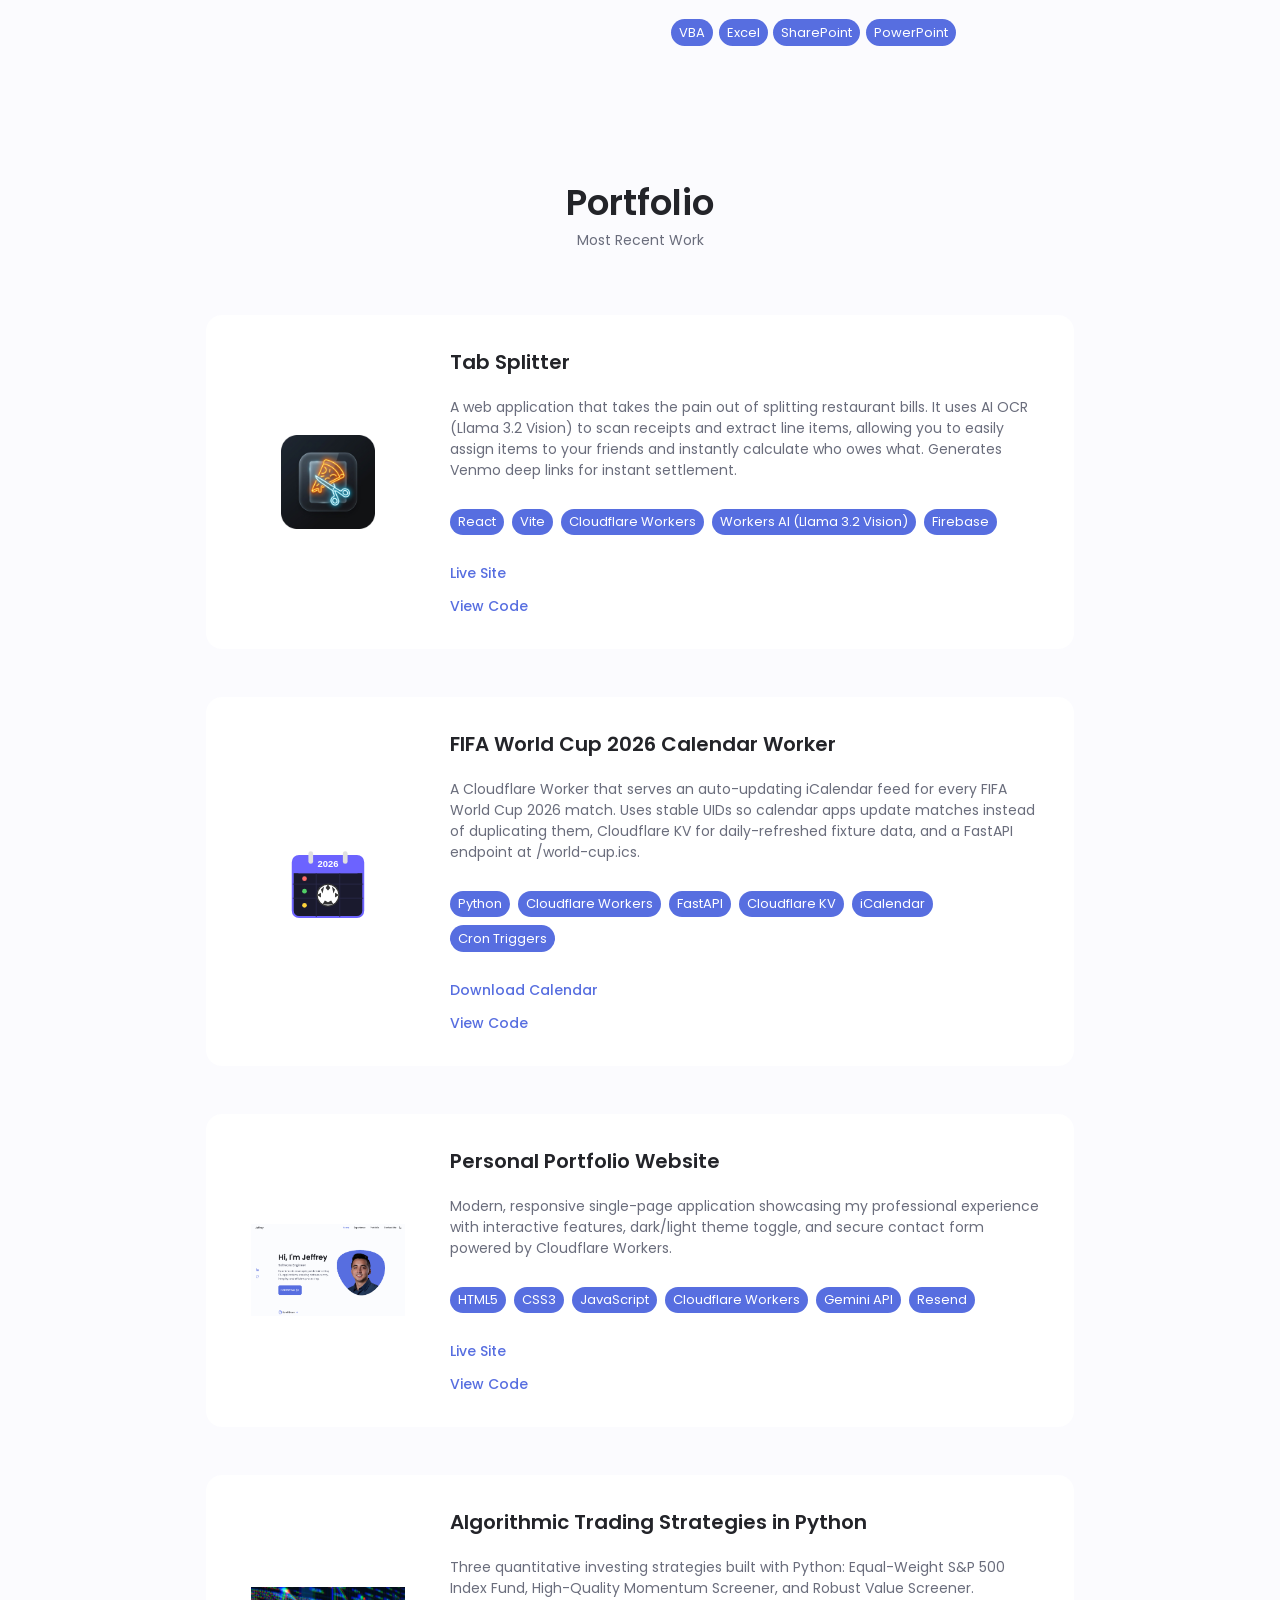
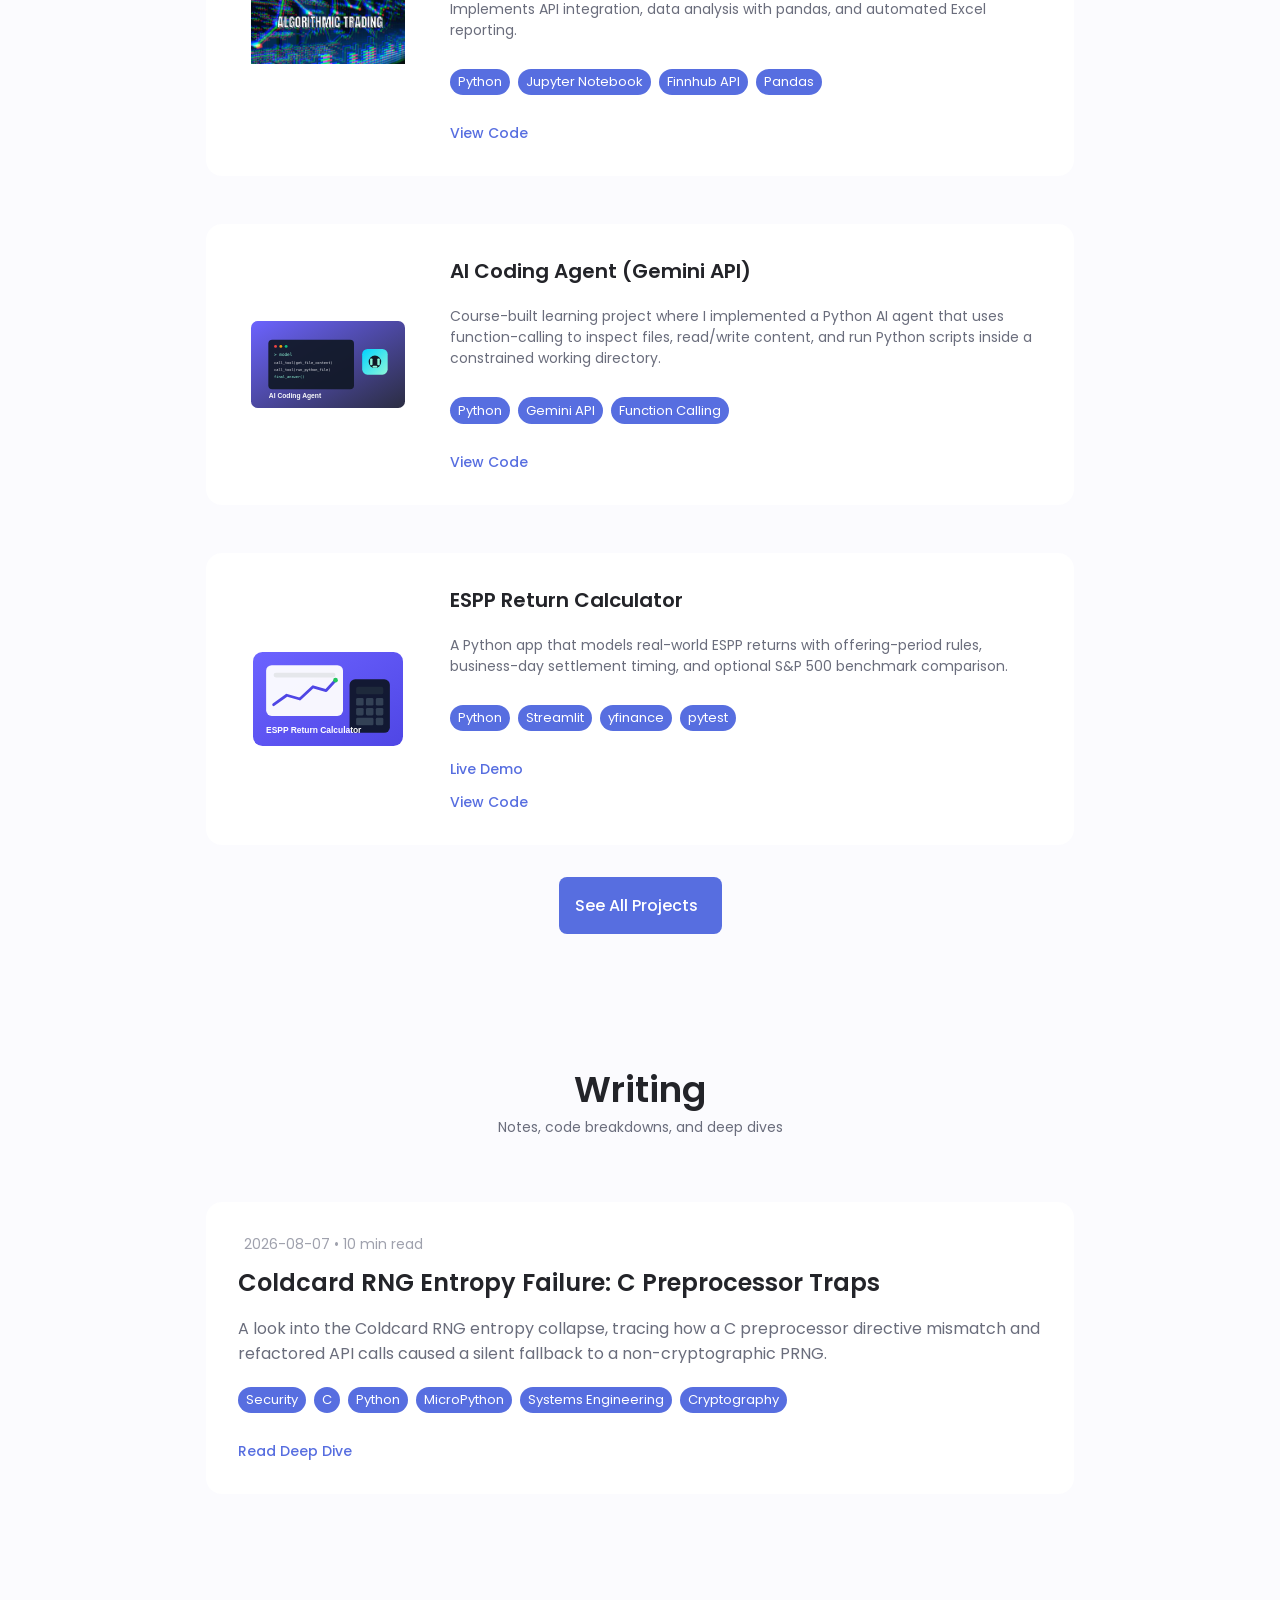
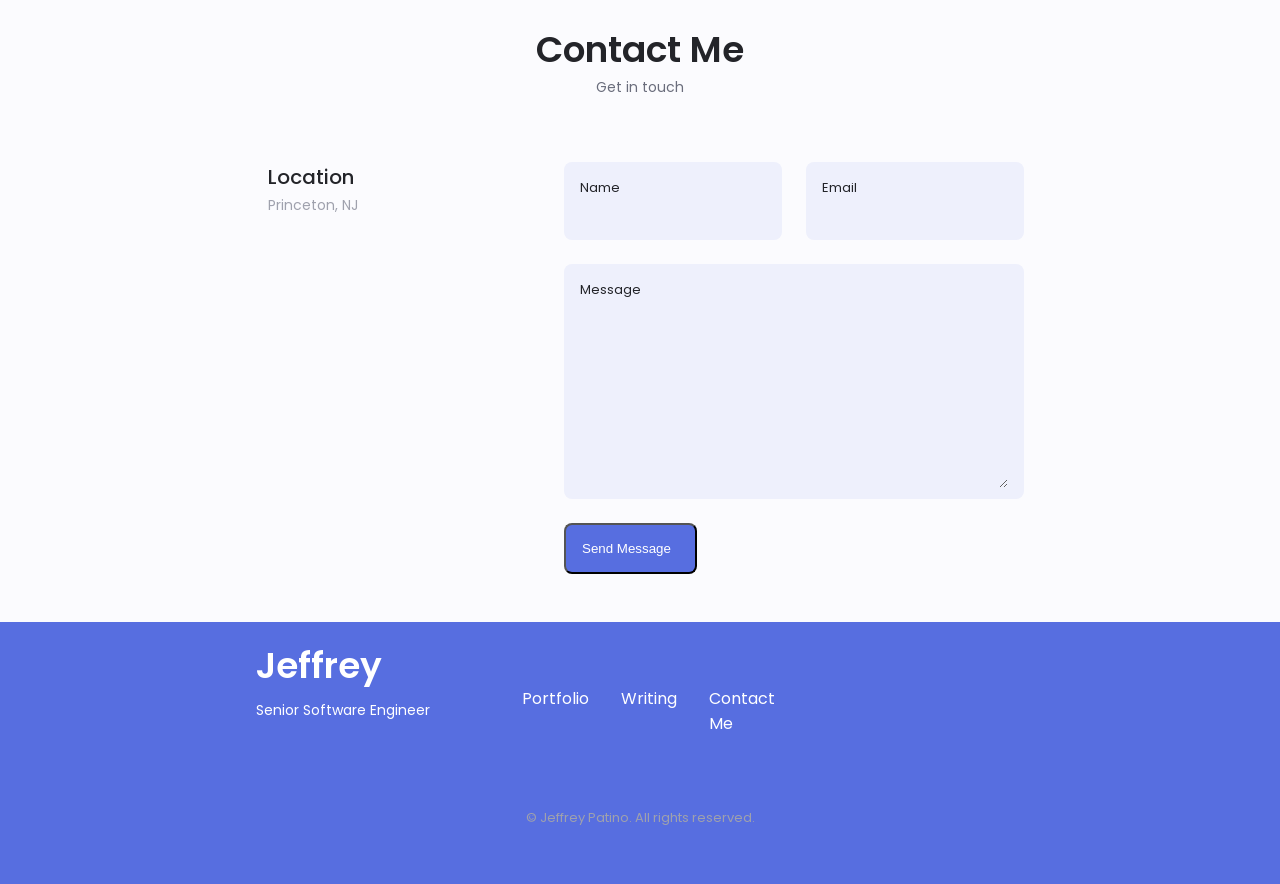
==== commit bd086d5b: "feat(experience): update career timeline milestones and title to senior software engineer" ====
--- a/index.html
+++ b/index.html
@@ -9,9 +9,9 @@
         <link rel="stylesheet" href="https://unicons.iconscout.com/release/v3.0.6/css/solid.css">
         
         <!--========================CSS=========================-->
-        <link rel="stylesheet" href="assets/css/styles.css?v=1.2">
-
-        <title>Jeffrey Patino - Software Engineer</title>
+        <link rel="stylesheet" href="assets/css/styles.css?v=1.3">
+
+        <title>Jeffrey Patino - Senior Software Engineer</title>
         <link rel="icon" href="assets/img/jp.png" type="image/png">
     </head>
     <body>
@@ -92,13 +92,13 @@
                                     129.362C2.45775 97.8511 -7.48481 59.1033 6.67581 34.5279C20.9871 10.1032 59.7028 
                                     -0.149132 97.9666 0.00163737C136.23 0.303176 174.193 10.857 190.312 36.4879Z"/>
                                     
-                                    <image class="home__blob-img" x='18' xlink:href="assets/img/Profile Picture.png"/>
+                                    <image class="home__blob-img" x='18' href="assets/img/Profile Picture.png" xlink:href="assets/img/Profile Picture.png"/>
                                 </g>
                             </svg>
                         </div>
                         <div class="home__data">
                             <h1 class="home__title">Hi, I'm Jeffrey</h1>
-                            <h3 class="home__subtitle">Software Engineer</h3>
+                            <h3 class="home__subtitle">Senior Software Engineer</h3>
                             <p class="home__description">Experience in developing and maintaining ETL applications, ensuring data accuracy, integrity, and efficient processing.</p>
                             <a href="#contact" class="button button--flex">
                                 Contact Me <i class="uil uil-message button__icon"></i>
@@ -127,17 +127,66 @@
                             <!--==================== EXPERIENCE 1 ====================-->
                             <div class="experience__data">
                                 <div>
-                                    <h3 class="experience__title">Software Engineer</h3>
-                                    <span class="experience__subtitle">UnitedHealth Group - Optum</span>
+                                    <h3 class="experience__title">Senior Software Engineer</h3>
+                                    <span class="experience__subtitle">Optum</span>
                                     <div class="experience__calendar">
                                         <i class="uil uil-calendar-alt"></i>
-                                        June 2021 - Present
+                                        October 2026 - Present
                                     </div>
                                     <div class="experience__tech-item">
                                         <span class="experience__tech-bubble">Scala</span>
+                                        <span class="experience__tech-bubble">Spark</span>
+                                        <span class="experience__tech-bubble">AWS</span>
+                                        <span class="experience__tech-bubble">Java</span>
+                                        <span class="experience__tech-bubble">Kafka</span>
+                                        <span class="experience__tech-bubble">OpenSearch</span>
+                                    </div>
+                                </div>
+                                <div>
+                                    <span class="experience__rounder"></span>
+                                    <span class="experience__line"></span>
+                                </div>
+                            </div>
+
+                            <!--==================== EXPERIENCE 2 ====================-->
+                            <div class="experience__data">
+                                <div></div>
+                                <div>
+                                    <span class="experience__rounder"></span>
+                                    <span class="experience__line"></span>
+                                </div>
+                                <div>
+                                    <h3 class="experience__title">Software Engineer</h3>
+                                    <span class="experience__subtitle">Optum</span>
+                                    <div class="experience__calendar">
+                                        <i class="uil uil-calendar-alt"></i>
+                                        June 2022 - September 2026
+                                    </div>
+                                    <div class="experience__tech-item">
+                                        <span class="experience__tech-bubble">Scala</span>
+                                        <span class="experience__tech-bubble">Spark</span>
+                                        <span class="experience__tech-bubble">AWS</span>
                                         <span class="experience__tech-bubble">Java</span>
                                         <span class="experience__tech-bubble">Python</span>
-                                        <span class="experience__tech-bubble">AWS</span>
+                                        <span class="experience__tech-bubble">SQL</span>
+                                    </div>
+                                </div>
+                            </div>
+
+                            <!--==================== EXPERIENCE 3 ====================-->
+                            <div class="experience__data">
+                                <div>
+                                    <h3 class="experience__title">Technology Development Program Associate</h3>
+                                    <span class="experience__subtitle">Optum</span>
+                                    <div class="experience__calendar">
+                                        <i class="uil uil-calendar-alt"></i>
+                                        June 2021 - May 2022
+                                    </div>
+                                    <div class="experience__tech-item">
+                                        <span class="experience__tech-bubble">Angular</span>
+                                        <span class="experience__tech-bubble">TypeScript</span>
+                                        <span class="experience__tech-bubble">Python</span>
+                                        <span class="experience__tech-bubble">Azure</span>
                                         <span class="experience__tech-bubble">SQL</span>
                                     </div>
                                 </div>
@@ -147,7 +196,7 @@
                                 </div>
                             </div>
 
-                            <!--==================== EXPERIENCE 2 ====================-->
+                            <!--==================== EXPERIENCE 4 ====================-->
                             <div class="experience__data">
                                 <div></div>
                                 <div>
@@ -171,11 +220,11 @@
                                 </div>
                             </div>
 
-                            <!--==================== EXPERIENCE 3 ====================-->
+                            <!--==================== EXPERIENCE 5 ====================-->
                             <div class="experience__data">
                                 <div>
                                     <h3 class="experience__title">Technology Development Program Intern</h3>
-                                    <span class="experience__subtitle">UnitedHealth Group - Optum</span>
+                                    <span class="experience__subtitle">Optum</span>
                                     <div class="experience__calendar">
                                         <i class="uil uil-calendar-alt"></i>
                                         Summer 2020
@@ -194,14 +243,14 @@
                                 </div>
                             </div>
 
-                            <!--==================== EXPERIENCE 4 ====================-->
+                            <!--==================== EXPERIENCE 6 ====================-->
                             <div class="experience__data">
                                 <div></div>
                                 <div>
                                     <span class="experience__rounder"></span>
                                 </div>
                                 <div>
-                                    <h3 class="experience__title">Finance Intern</h3>
+                                    <h3 class="experience__title">Financial Analyst Intern</h3>
                                     <span class="experience__subtitle">Johnson & Johnson</span>
                                     <div class="experience__calendar">
                                         <i class="uil uil-calendar-alt"></i>
@@ -210,10 +259,10 @@
                                     <div class="experience__tech-item">
                                         <span class="experience__tech-bubble">VBA</span>
                                         <span class="experience__tech-bubble">Excel</span>
+                                        <span class="experience__tech-bubble">SharePoint</span>
                                         <span class="experience__tech-bubble">PowerPoint</span>
                                     </div>
                                 </div>
-                                
                             </div>
                         </div>
                     </div>
@@ -457,7 +506,7 @@
                 <div class="footer__container container grid">
                     <div>
                         <h1 class="footer__title">Jeffrey</h1>
-                        <span class="footer__subtitle">Software Engineer</span>
+                        <span class="footer__subtitle">Senior Software Engineer</span>
                     </div>
 
                     <ul class="footer__links">
--- a/assets/css/styles.css
+++ b/assets/css/styles.css
@@ -1198,6 +1198,7 @@
   max-width: 768px;
   margin-left: auto;
   margin-right: auto;
+  padding: 0 1.5rem;
 }
 
 .article__back {
